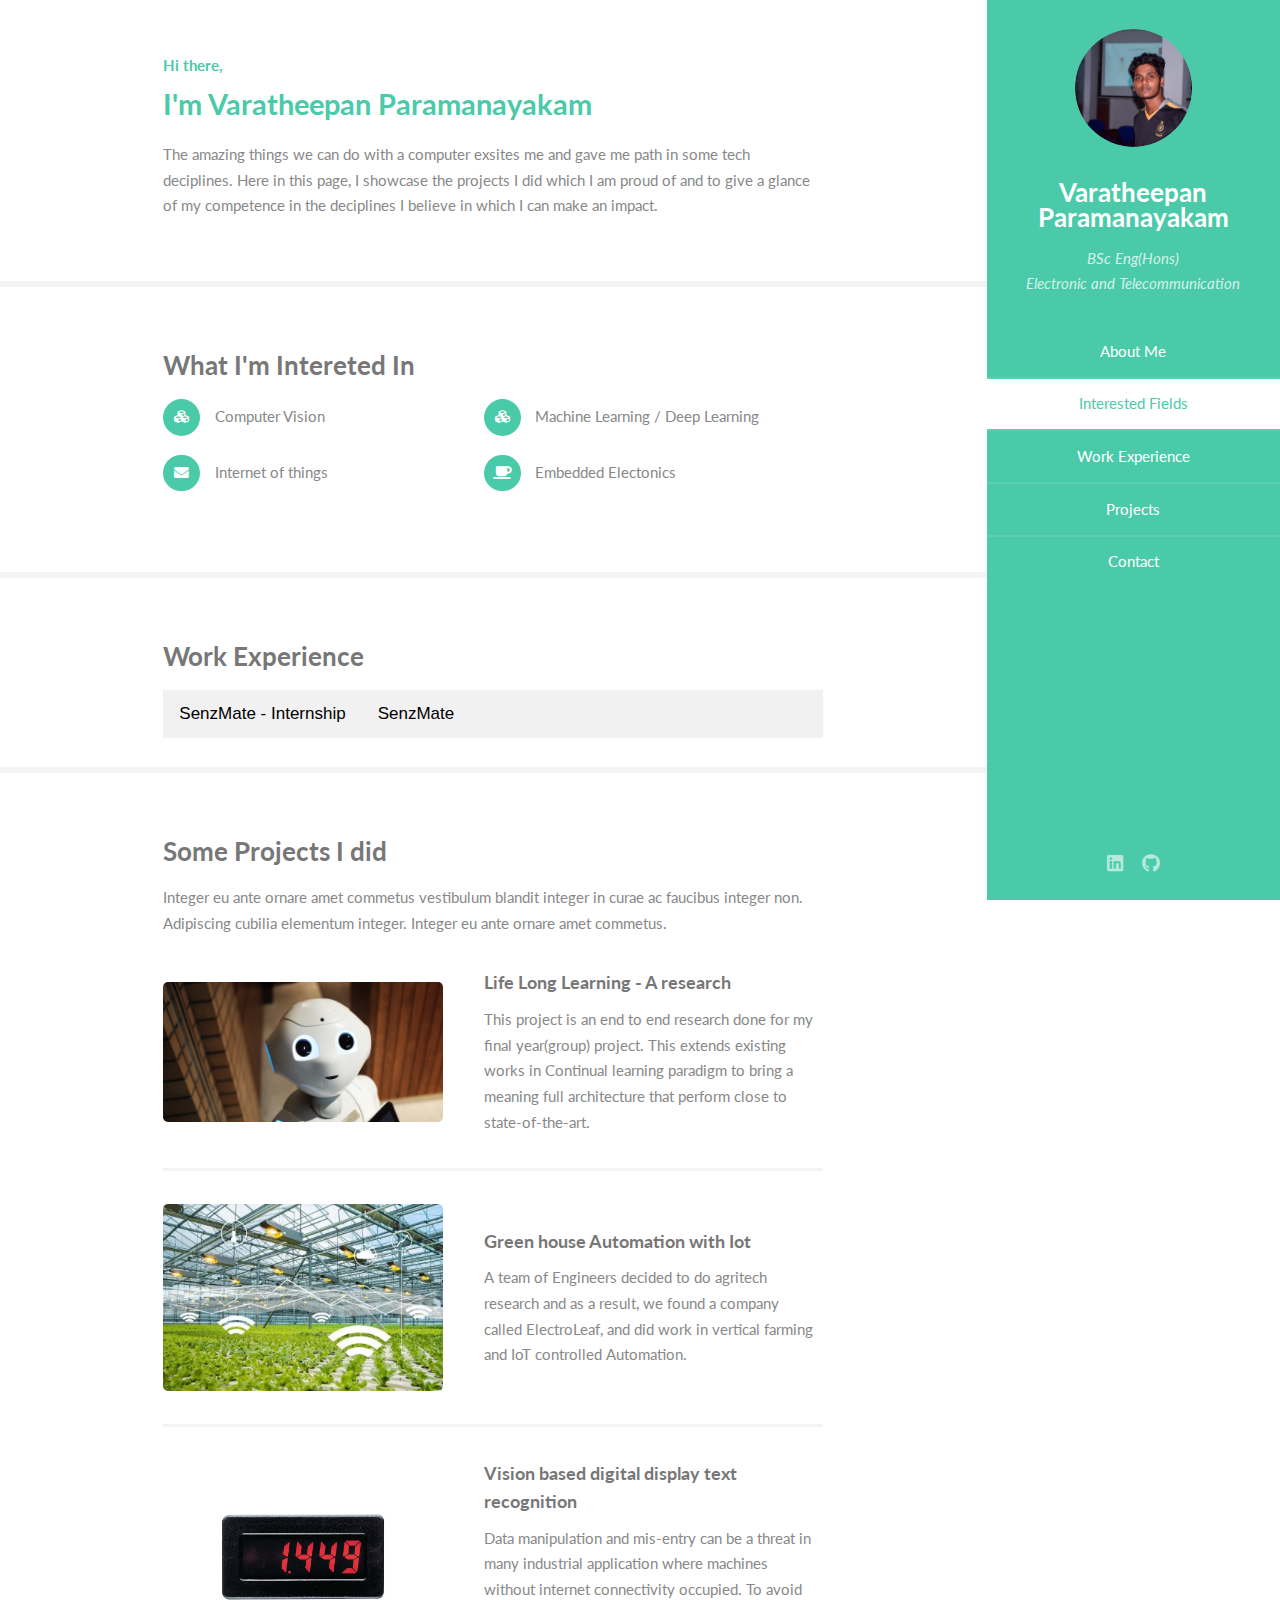
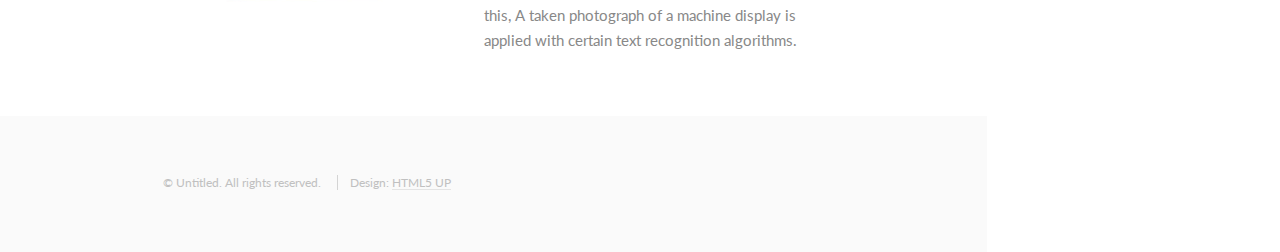
==== index.html @ 9d7833e8 "initial commit" ====
<!DOCTYPE HTML>
<!--
	Read Only by HTML5 UP
	html5up.net | @ajlkn
	Free for personal and commercial use under the CCA 3.0 license (html5up.net/license)
-->
<html>

<head>
	<title>Varatheepan Paramanayakam</title>
	<meta charset="utf-8" />
	<meta name="viewport" content="width=device-width, initial-scale=1, user-scalable=no" />
	<link rel="stylesheet" href="assets/css/main.css" />
</head>

<body class="is-preload">

	<!-- Header -->
	<section id="header">
		<header>
			<span class="image avatar"><img src="images/profilepic.jpg" alt="" /></span>
			<h1 id="logo"><a href="#">Varatheepan Paramanayakam</a></h1>
			<p>BSc Eng(Hons) <br />
				Electronic and Telecommunication</p>
		</header>
		<nav id="nav">
			<ul>
				<li><a href="#one" class="active">About Me</a></li>
				<li><a href="#two">Interested Fields</a></li>
				<li><a href="#three">Work Experience</a></li>
				<li><a href="#four">Projects</a></li>
				<li><a href="#five">Contact</a></li>
			</ul>
		</nav>
		<footer>
			<ul class="icons">
				<li><a href="https://www.linkedin.com/in/varatheepan-paramanayakam-01/"
						class="icon brands fa-linkedin"><span class="label">Linkedin</span></a></li>
				<li><a href="https://github.com/Varatheepan" class="icon brands fa-github"><span
							class="label">GitHub</span></a></li>
			</ul>
		</footer>
	</section>

	<!-- Wrapper -->
	<div id="wrapper">

		<!-- Main -->
		<div id="main">

			<!-- One -->
			<section id="one">
				<!-- <div class="image main" data-position="center">
									<img src="images/tech.jpg" alt="" />
								</div> -->
				<div class="container">
					<!-- <header class="major"> -->
					<header class="header-dark">
						<h1 style="color:#4acaa8;">Hi there,</h1>
						<h2 style="color:#4acaa8;">I'm Varatheepan Paramanayakam</h2>
						<!-- <p>Here I present to you myself<br />
										Who am I, my portfolio and my carrer aspirations.</p> -->
					</header>
					<p>The amazing things we can
						do with a computer exsites me and gave me path in some tech deciplines. Here in this page, I
						showcase the projects I did which I am proud of and to give a glance of my competence in the
						deciplines I believe in which I can make an impact.</p>
				</div>
			</section>

			<!-- Two -->
			<section id="two">
				<div class="container">
					<h3>What I'm Intereted In</h3>
					<!-- <p>I am passionate in several fields </p>.</p> -->
					<ul class="feature-icons">
						<li class="icon solid fa-cubes">Computer Vision</li>
						<li class="icon solid fa-cubes">Machine Learning / Deep Learning</li>
						<li class="icon solid fa-envelope">Internet of things</li>
						<li class="icon solid fa-coffee">Embedded Electonics</li>
						<!-- <li class="icon solid fa-code">Algorithm Development</li> -->
						<!-- <li class="icon solid fa-users">Shadow clone technique</li> -->
					</ul>
				</div>
			</section>

			<!-- Three -->
			<section id="three">
				<div class="container">
					<h3>Work Experience</h3>
					<link rel="stylesheet" href="assets/css/tabs.css" />
					<div class="tab">
						<button class="tablinks" onclick="openCity(event, 'Intern')">SenzMate - Internship</button>
						<button class="tablinks" onclick="openCity(event, 'MLEngineer')">SenzMate</button>
					</div>
					<div id="Intern" class="tabcontent">
						<h4>Research Engineer Intern</h4>
						<h5>From June 2019 - Novermber 2019</h5>
						<ul>
							<li>Stm32 based mmbedded firmware development for a company product.</li>
							<li>Developed an OTA update algorithm using HTTP protocol for a STM32 microcontroller
								without builin OTP support. </li>
							<li>Harware problem debugging for an existing product.</li>
						</ul>
					</div>

					<div id="MLEngineer" class="tabcontent">
						<h4>Machine Learning Engineer</h4>
						<h5>From January 2022 - Ongoing</h5>
						<ul>
							<li>Digital Display OCR</li>
							<ul>
								<li>Reading values in induatrail machinery displays</li>
								<li>Worked with Yolo and PaddleOCR - custom training</li>
								<li>Running as a flask based API</li>
							</ul>
							<li>Licence plate based billing in gas stations</li>
							<ul>
								<li>Works in improving the existing product</li>
								<li>Worked in OpenCV based computer vison applications and pytorch based fewshot learning approch</li>
								<li>Experience in Docker based implementation and Python(OOP, Multithreading)</li>
							</ul>
							
						</ul>
					</div>

					<script src="assets/js/tab.js"></script>
					<!-- <ol>
						<li>Research Engineering Intern</li>
					</ol> -->

				</div>
			</section>

			<!-- Four -->
			<section id="four">
				<div class="container">
					<h3>Some Projects I did</h3>
					<p>Integer eu ante ornare amet commetus vestibulum blandit integer in curae ac faucibus integer non.
						Adipiscing cubilia elementum integer. Integer eu ante ornare amet commetus.</p>
					<div class="features">
						<article>
							<a href="FYP.html" class="image"><img src="images/robot.jpg" alt="" /></a>
							<div class="inner">
								<h4>Life Long Learning - A research</h4>
								<p>This project is an end to end research done for my final year(group) project. This
									extends existing works in Continual learning paradigm to bring a meaning full
									architecture that perform close to state-of-the-art.</p>
							</div>
						</article>
						<article>
							<a href="ELF.html" class="image"><img src="images/GH.jpg" alt="" /></a>
							<div class="inner">
								<h4>Green house Automation with Iot</h4>
								<p>A team of Engineers decided to do agritech research and as a result, we found a
									company called ElectroLeaf, and did work in vertical farming and IoT controlled
									Automation.</p>
							</div>
						</article>
						<article>
							<a href="#" class="image"><img src="images/display1.jpg" alt="" /></a>
							<div class="inner">
								<h4>Vision based digital display text recognition</h4>
								<p>Data manipulation and mis-entry can be a threat in many industrial
									application where machines without internet connectivity occupied. To avoid this, A
									taken photograph of a machine display is applied with certain text recognition
									algorithms.</p>
							</div>
						</article>
					</div>
				</div>
			</section>

			<!-- Five -->
			<!-- <section id="five">
				<div class="container">
					<h3>Get In Touch</h3>
					
					<form method="post" action="#">
						<div class="row gtr-uniform">
							<div class="col-6 col-12-xsmall"><input type="text" name="name" id="name"
									placeholder="Name" /></div>
							<div class="col-6 col-12-xsmall"><input type="email" name="email" id="email"
									placeholder="Email" /></div>
							<div class="col-12"><input type="text" name="subject" id="subject" placeholder="Subject" />
							</div>
							<div class="col-12"><textarea name="message" id="message" placeholder="Message"
									rows="6"></textarea></div>
							<div class="col-12">
								<ul class="actions">
									<li><input type="submit" class="primary" value="Send Message" /></li>
									<li><input type="reset" value="Reset Form" /></li>
								</ul>
							</div>
						</div>
					</form>
				</div>
			</section> -->

			<!-- Five -->
			<!--
							<section id="five">
								<div class="container">
									<h3>Elements</h3>

									<section>
										<h4>Text</h4>
										<p>This is <b>bold</b> and this is <strong>strong</strong>. This is <i>italic</i> and this is <em>emphasized</em>.
										This is <sup>superscript</sup> text and this is <sub>subscript</sub> text.
										This is <u>underlined</u> and this is code: <code>for (;;) { ... }</code>. Finally, <a href="#">this is a link</a>.</p>
										<hr />
										<header>
											<h4>Heading with a Subtitle</h4>
											<p>Lorem ipsum dolor sit amet nullam id egestas urna aliquam</p>
										</header>
										<p>Nunc lacinia ante nunc ac lobortis. Interdum adipiscing gravida odio porttitor sem non mi integer non faucibus ornare mi ut ante amet placerat aliquet. Volutpat eu sed ante lacinia sapien lorem accumsan varius montes viverra nibh in adipiscing blandit tempus accumsan.</p>
										<header>
											<h5>Heading with a Subtitle</h5>
											<p>Lorem ipsum dolor sit amet nullam id egestas urna aliquam</p>
										</header>
										<p>Nunc lacinia ante nunc ac lobortis. Interdum adipiscing gravida odio porttitor sem non mi integer non faucibus ornare mi ut ante amet placerat aliquet. Volutpat eu sed ante lacinia sapien lorem accumsan varius montes viverra nibh in adipiscing blandit tempus accumsan.</p>
										<hr />
										<h2>Heading Level 2</h2>
										<h3>Heading Level 3</h3>
										<h4>Heading Level 4</h4>
										<h5>Heading Level 5</h5>
										<h6>Heading Level 6</h6>
										<hr />
										<h5>Blockquote</h5>
										<blockquote>Fringilla nisl. Donec accumsan interdum nisi, quis tincidunt felis sagittis eget tempus euismod. Vestibulum ante ipsum primis in faucibus vestibulum. Blandit adipiscing eu felis iaculis volutpat ac adipiscing accumsan faucibus. Vestibulum ante ipsum primis in faucibus lorem ipsum dolor sit amet nullam adipiscing eu felis.</blockquote>
										<h5>Preformatted</h5>
										<pre><code>i = 0;

while (!deck.isInOrder()) {
    print 'Iteration ' + i;
    deck.shuffle();
    i++;
}

print 'It took ' + i + ' iterations to sort the deck.';</code></pre>
									</section>

									<section>
										<h4>Lists</h4>
										<div class="row">
											<div class="col-6 col-12-xsmall">
												<h5>Unordered</h5>
												<ul>
													<li>Dolor pulvinar etiam magna etiam.</li>
													<li>Sagittis adipiscing lorem eleifend.</li>
													<li>Felis enim feugiat dolore viverra.</li>
												</ul>
												<h5>Alternate</h5>
												<ul class="alt">
													<li>Dolor pulvinar etiam magna etiam.</li>
													<li>Sagittis adipiscing lorem eleifend.</li>
													<li>Felis enim feugiat dolore viverra.</li>
												</ul>
											</div>
											<div class="col-6 col-12-xsmall">
												<h5>Ordered</h5>
												<ol>
													<li>Dolor pulvinar etiam magna etiam.</li>
													<li>Etiam vel felis at lorem sed viverra.</li>
													<li>Felis enim feugiat dolore viverra.</li>
													<li>Dolor pulvinar etiam magna etiam.</li>
													<li>Etiam vel felis at lorem sed viverra.</li>
													<li>Felis enim feugiat dolore viverra.</li>
												</ol>
												<h5>Icons</h5>
												<ul class="icons">
													<li><a href="#" class="icon brands fa-twitter"><span class="label">Twitter</span></a></li>
													<li><a href="#" class="icon brands fa-facebook-f"><span class="label">Facebook</span></a></li>
													<li><a href="#" class="icon brands fa-instagram"><span class="label">Instagram</span></a></li>
													<li><a href="#" class="icon brands fa-github"><span class="label">Github</span></a></li>
													<li><a href="#" class="icon brands fa-dribbble"><span class="label">Dribbble</span></a></li>
													<li><a href="#" class="icon brands fa-tumblr"><span class="label">Tumblr</span></a></li>
												</ul>
											</div>
										</div>
										<h5>Actions</h5>
										<ul class="actions">
											<li><a href="#" class="button primary">Default</a></li>
											<li><a href="#" class="button">Default</a></li>
											<li><a href="#" class="button alt">Default</a></li>
										</ul>
										<ul class="actions small">
											<li><a href="#" class="button primary small">Small</a></li>
											<li><a href="#" class="button small">Small</a></li>
											<li><a href="#" class="button alt small">Small</a></li>
										</ul>
										<div class="row">
											<div class="col-3 col-6-medium col-12-xsmall">
												<ul class="actions stacked">
													<li><a href="#" class="button primary">Default</a></li>
													<li><a href="#" class="button">Default</a></li>
													<li><a href="#" class="button alt">Default</a></li>
												</ul>
											</div>
											<div class="col-3 col-6 col-12-xsmall">
												<ul class="actions stacked">
													<li><a href="#" class="button primary small">Small</a></li>
													<li><a href="#" class="button small">Small</a></li>
													<li><a href="#" class="button alt small">Small</a></li>
												</ul>
											</div>
											<div class="col-3 col-6-medium col-12-xsmall">
												<ul class="actions stacked">
													<li><a href="#" class="button primary fit">Default</a></li>
													<li><a href="#" class="button fit">Default</a></li>
													<li><a href="#" class="button alt fit">Default</a></li>
												</ul>
											</div>
											<div class="col-3 col-6-medium col-12-xsmall">
												<ul class="actions stacked">
													<li><a href="#" class="button primary small fit">Small</a></li>
													<li><a href="#" class="button small fit">Small</a></li>
													<li><a href="#" class="button alt small fit">Small</a></li>
												</ul>
											</div>
										</div>
									</section>

									<section>
										<h4>Table</h4>
										<h5>Default</h5>
										<div class="table-wrapper">
											<table>
												<thead>
													<tr>
														<th>Name</th>
														<th>Description</th>
														<th>Price</th>
													</tr>
												</thead>
												<tbody>
													<tr>
														<td>Item One</td>
														<td>Ante turpis integer aliquet porttitor.</td>
														<td>29.99</td>
													</tr>
													<tr>
														<td>Item Two</td>
														<td>Vis ac commodo adipiscing arcu aliquet.</td>
														<td>19.99</td>
													</tr>
													<tr>
														<td>Item Three</td>
														<td> Morbi faucibus arcu accumsan lorem.</td>
														<td>29.99</td>
													</tr>
													<tr>
														<td>Item Four</td>
														<td>Vitae integer tempus condimentum.</td>
														<td>19.99</td>
													</tr>
													<tr>
														<td>Item Five</td>
														<td>Ante turpis integer aliquet porttitor.</td>
														<td>29.99</td>
													</tr>
												</tbody>
												<tfoot>
													<tr>
														<td colspan="2"></td>
														<td>100.00</td>
													</tr>
												</tfoot>
											</table>
										</div>

										<h5>Alternate</h5>
										<div class="table-wrapper">
											<table class="alt">
												<thead>
													<tr>
														<th>Name</th>
														<th>Description</th>
														<th>Price</th>
													</tr>
												</thead>
												<tbody>
													<tr>
														<td>Item One</td>
														<td>Ante turpis integer aliquet porttitor.</td>
														<td>29.99</td>
													</tr>
													<tr>
														<td>Item Two</td>
														<td>Vis ac commodo adipiscing arcu aliquet.</td>
														<td>19.99</td>
													</tr>
													<tr>
														<td>Item Three</td>
														<td> Morbi faucibus arcu accumsan lorem.</td>
														<td>29.99</td>
													</tr>
													<tr>
														<td>Item Four</td>
														<td>Vitae integer tempus condimentum.</td>
														<td>19.99</td>
													</tr>
													<tr>
														<td>Item Five</td>
														<td>Ante turpis integer aliquet porttitor.</td>
														<td>29.99</td>
													</tr>
												</tbody>
												<tfoot>
													<tr>
														<td colspan="2"></td>
														<td>100.00</td>
													</tr>
												</tfoot>
											</table>
										</div>
									</section>

									<section>
										<h4>Buttons</h4>
										<ul class="actions">
											<li><a href="#" class="button primary">Primary</a></li>
											<li><a href="#" class="button">Default</a></li>
											<li><a href="#" class="button alt">Alternate</a></li>
										</ul>
										<ul class="actions">
											<li><a href="#" class="button primary large">Large</a></li>
											<li><a href="#" class="button">Default</a></li>
											<li><a href="#" class="button alt small">Small</a></li>
										</ul>
										<ul class="actions fit">
											<li><a href="#" class="button primary fit">Fit</a></li>
											<li><a href="#" class="button fit">Fit</a></li>
											<li><a href="#" class="button alt fit">Fit</a></li>
										</ul>
										<ul class="actions fit small">
											<li><a href="#" class="button primary fit small">Fit + Small</a></li>
											<li><a href="#" class="button fit small">Fit + Small</a></li>
											<li><a href="#" class="button alt fit small">Fit + Small</a></li>
										</ul>
										<ul class="actions">
											<li><a href="#" class="button primary icon solid fa-download">Icon</a></li>
											<li><a href="#" class="button icon solid fa-download">Icon</a></li>
											<li><a href="#" class="button alt icon solid fa-check">Icon</a></li>
										</ul>
										<ul class="actions">
											<li><span class="button primary disabled">Primary</span></li>
											<li><span class="button disabled">Default</span></li>
											<li><span class="button alt disabled">Alternate</span></li>
										</ul>
									</section>

									<section>
										<h4>Form</h4>
										<form method="post" action="#">
											<div class="row gtr-uniform">
												<div class="col-6 col-12-xsmall">
													<input type="text" name="demo-name" id="demo-name" value="" placeholder="Name" />
												</div>
												<div class="col-6 col-12-xsmall">
													<input type="email" name="demo-email" id="demo-email" value="" placeholder="Email" />
												</div>
												<div class="col-12">
													<select name="demo-category" id="demo-category">
														<option value="">- Category -</option>
														<option value="1">Manufacturing</option>
														<option value="1">Shipping</option>
														<option value="1">Administration</option>
														<option value="1">Human Resources</option>
													</select>
												</div>
												<div class="col-4 col-12-medium">
													<input type="radio" id="demo-priority-low" name="demo-priority" checked>
													<label for="demo-priority-low">Low Priority</label>
												</div>
												<div class="col-4 col-12-medium">
													<input type="radio" id="demo-priority-normal" name="demo-priority">
													<label for="demo-priority-normal">Normal Priority</label>
												</div>
												<div class="col-4 col-12-medium">
													<input type="radio" id="demo-priority-high" name="demo-priority">
													<label for="demo-priority-high">High Priority</label>
												</div>
												<div class="col-6 col-12-medium">
													<input type="checkbox" id="demo-copy" name="demo-copy">
													<label for="demo-copy">Email me a copy of this message</label>
												</div>
												<div class="col-6 col-12-medium">
													<input type="checkbox" id="demo-human" name="demo-human" checked>
													<label for="demo-human">I am a human and not a robot</label>
												</div>
												<div class="col-12">
													<textarea name="demo-message" id="demo-message" placeholder="Enter your message" rows="6"></textarea>
												</div>
												<div class="col-12">
													<ul class="actions">
														<li><input type="submit" value="Send Message" /></li>
														<li><input type="reset" value="Reset" class="alt" /></li>
													</ul>
												</div>
											</div>
										</form>
									</section>

									<section>
										<h4>Image</h4>
										<h5>Fit</h5>
										<span class="image fit"><img src="images/banner.jpg" alt="" /></span>
										<div class="box alt">
											<div class="row gtr-50 gtr-uniform">
												<div class="col-4"><span class="image fit"><img src="images/pic01.jpg" alt="" /></span></div>
												<div class="col-4"><span class="image fit"><img src="images/pic02.jpg" alt="" /></span></div>
												<div class="col-4"><span class="image fit"><img src="images/pic03.jpg" alt="" /></span></div>
												<div class="col-4"><span class="image fit"><img src="images/pic02.jpg" alt="" /></span></div>
												<div class="col-4"><span class="image fit"><img src="images/pic03.jpg" alt="" /></span></div>
												<div class="col-4"><span class="image fit"><img src="images/pic01.jpg" alt="" /></span></div>
												<div class="col-4"><span class="image fit"><img src="images/pic03.jpg" alt="" /></span></div>
												<div class="col-4"><span class="image fit"><img src="images/pic01.jpg" alt="" /></span></div>
												<div class="col-4"><span class="image fit"><img src="images/pic02.jpg" alt="" /></span></div>
											</div>
										</div>
										<h5>Left &amp; Right</h5>
										<p><span class="image left"><img src="images/avatar.jpg" alt="" /></span>Fringilla nisl. Donec accumsan interdum nisi, quis tincidunt felis sagittis eget. tempus euismod. Vestibulum ante ipsum primis in faucibus vestibulum. Blandit adipiscing eu felis iaculis volutpat ac adipiscing accumsan eu faucibus. Integer ac pellentesque praesent tincidunt felis sagittis eget. tempus euismod. Vestibulum ante ipsum primis in faucibus vestibulum. Blandit adipiscing eu felis iaculis volutpat ac adipiscing accumsan eu faucibus. Integer ac pellentesque praesent. Donec accumsan interdum nisi, quis tincidunt felis sagittis eget. tempus euismod. Vestibulum ante ipsum primis in faucibus vestibulum. Blandit adipiscing eu felis iaculis volutpat ac adipiscing accumsan eu faucibus. Integer ac pellentesque praesent tincidunt felis sagittis eget. tempus euismod. Vestibulum ante ipsum primis in faucibus vestibulum. Blandit adipiscing eu felis iaculis volutpat ac adipiscing accumsan eu faucibus. Integer ac pellentesque praesent.</p>
										<p><span class="image right"><img src="images/avatar.jpg" alt="" /></span>Fringilla nisl. Donec accumsan interdum nisi, quis tincidunt felis sagittis eget. tempus euismod. Vestibulum ante ipsum primis in faucibus vestibulum. Blandit adipiscing eu felis iaculis volutpat ac adipiscing accumsan eu faucibus. Integer ac pellentesque praesent tincidunt felis sagittis eget. tempus euismod. Vestibulum ante ipsum primis in faucibus vestibulum. Blandit adipiscing eu felis iaculis volutpat ac adipiscing accumsan eu faucibus. Integer ac pellentesque praesent. Donec accumsan interdum nisi, quis tincidunt felis sagittis eget. tempus euismod. Vestibulum ante ipsum primis in faucibus vestibulum. Blandit adipiscing eu felis iaculis volutpat ac adipiscing accumsan eu faucibus. Integer ac pellentesque praesent tincidunt felis sagittis eget. tempus euismod. Vestibulum ante ipsum primis in faucibus vestibulum. Blandit adipiscing eu felis iaculis volutpat ac adipiscing accumsan eu faucibus. Integer ac pellentesque praesent.</p>
									</section>

								</div>
							</section>
						-->

		</div>

		<!-- Footer -->
		<section id="footer">
			<div class="container">
				<ul class="copyright">
					<li>&copy; Untitled. All rights reserved.</li>
					<li>Design: <a href="http://html5up.net">HTML5 UP</a></li>
				</ul>
			</div>
		</section>

	</div>

	<!-- Scripts -->
	<script src="assets/js/jquery.min.js"></script>
	<script src="assets/js/jquery.scrollex.min.js"></script>
	<script src="assets/js/jquery.scrolly.min.js"></script>
	<script src="assets/js/browser.min.js"></script>
	<script src="assets/js/breakpoints.min.js"></script>
	<script src="assets/js/util.js"></script>
	<script src="assets/js/main.js"></script>

</body>

</html>
---- assets/css/main.css ----
@import url("fontawesome-all.min.css");
@import url("https://fonts.googleapis.com/css?family=Lato:400,400italic,700,700italic|Source+Code+Pro:400");

/*
	Read Only by HTML5 UP
	html5up.net | @ajlkn
	Free for personal and commercial use under the CCA 3.0 license (html5up.net/license)
*/

html, body, div, span, applet, object,
iframe, h1, h2, h3, h4, h5, h6, p, blockquote,
pre, a, abbr, acronym, address, big, cite,
code, del, dfn, em, img, ins, kbd, q, s, samp,
small, strike, strong, sub, sup, tt, var, b,
u, i, center, dl, dt, dd, ol, ul, li, fieldset,
form, label, legend, table, caption, tbody,
tfoot, thead, tr, th, td, article, aside,
canvas, details, embed, figure, figcaption,
footer, header, hgroup, menu, nav, output, ruby,
section, summary, time, mark, audio, video {
	margin: 0;
	padding: 0;
	border: 0;
	font-size: 100%;
	font: inherit;
	vertical-align: baseline;}

article, aside, details, figcaption, figure,
footer, header, hgroup, menu, nav, section {
	display: block;}

body {
	line-height: 1;
}

ol, ul {
	list-style: none;
}

blockquote, q {
	quotes: none;
}

	blockquote:before, blockquote:after, q:before, q:after {
		content: '';
		content: none;
	}

table {
	border-collapse: collapse;
	border-spacing: 0;
}

body {
	-webkit-text-size-adjust: none;
}

mark {
	background-color: transparent;
	color: inherit;
}

input::-moz-focus-inner {
	border: 0;
	padding: 0;
}

input, select, textarea {
	-moz-appearance: none;
	-webkit-appearance: none;
	-ms-appearance: none;
	appearance: none;
}

/* Basic */

	html {
		box-sizing: border-box;
	}

	*, *:before, *:after {
		box-sizing: inherit;
	}

	body {
		background: #fff;
	}

		body.is-preload *, body.is-preload *:before, body.is-preload *:after {
			-moz-animation: none !important;
			-webkit-animation: none !important;
			-ms-animation: none !important;
			animation: none !important;
			-moz-transition: none !important;
			-webkit-transition: none !important;
			-ms-transition: none !important;
			transition: none !important;
		}

	body, input, select, textarea {
		color: #888;
		font-family: "Lato", sans-serif;
		font-size: 16pt;
		font-weight: 400;
		line-height: 1.75em;
	}

	a {
		-moz-transition: color 0.2s ease-in-out, border-color 0.2s ease-in-out;
		-webkit-transition: color 0.2s ease-in-out, border-color 0.2s ease-in-out;
		-ms-transition: color 0.2s ease-in-out, border-color 0.2s ease-in-out;
		transition: color 0.2s ease-in-out, border-color 0.2s ease-in-out;
		border-bottom: solid 1px #e4e4e4;
		color: inherit;
		text-decoration: none;
	}

		a:hover {
			border-bottom-color: transparent;
			color: #4acaa8 !important;
		}

	strong, b {
		color: #777;
		font-weight: 700;
	}

	em, i {
		font-style: italic;
	}

	p {
		margin: 0 0 2.25em 0;
	}

	h1, h2, h3, h4, h5, h6 {
		color: #777;
		font-weight: 700;
		line-height: 1em;
		margin: 0 0 0.5625em 0;
	}

		h1 a, h2 a, h3 a, h4 a, h5 a, h6 a {
			border: 0;
			color: inherit;
			text-decoration: none;
		}

	h2 {
		font-size: 2em;
		line-height: 1.5em;
	}

	h3 {
		font-size: 1.75em;
		line-height: 1.5em;
	}

	h4 {
		font-size: 1.25em;
		line-height: 1.5em;
	}

	h5 {
		font-size: 0.9em;
		line-height: 1.5em;
	}

	h6 {
		font-size: 0.7em;
		line-height: 1.5em;
	}

	sub {
		font-size: 0.8em;
		position: relative;
		top: 0.5em;
	}

	sup {
		font-size: 0.8em;
		position: relative;
		top: -0.5em;
	}

	hr {
		border: 0;
		border-bottom: solid 2px #f4f4f4;
		margin: 2.25em 0;
	}

		hr.major {
			margin: 3.375em 0;
		}

	blockquote {
		border-left: solid 8px #e4e4e4;
		font-style: italic;
		margin: 0 0 2.25em 0;
		padding: 0.5em 0 0.5em 2em;
	}

	code {
		background: #555;
		border-radius: 5px;
		color: #fff;
		font-family: "Source Code Pro", monospace;
		font-size: 0.9em;
		margin: 0 0.25em;
		padding: 0.25em 0.65em;
	}

	pre {
		font-family: "Source Code Pro", monospace;
		font-size: 0.9em;
		margin: 0 0 2.25em 0;
	}

		pre code {
			-webkit-overflow-scrolling: touch;
			display: block;
			line-height: 1.5em;
			overflow-x: auto;
			padding: 1em 1.5em;
		}

	.align-left {
		text-align: left;
	}

	.align-center {
		text-align: center;
	}

	.align-right {
		text-align: right;
	}

/* Row */

	.row {
		display: flex;
		flex-wrap: wrap;
		box-sizing: border-box;
		align-items: stretch;
	}

		.row > * {
			box-sizing: border-box;
		}

		.row.gtr-uniform > * > :last-child {
			margin-bottom: 0;
		}

		.row.aln-left {
			justify-content: flex-start;
		}

		.row.aln-center {
			justify-content: center;
		}

		.row.aln-right {
			justify-content: flex-end;
		}

		.row.aln-top {
			align-items: flex-start;
		}

		.row.aln-middle {
			align-items: center;
		}

		.row.aln-bottom {
			align-items: flex-end;
		}

		.row > .imp {
			order: -1;
		}

		.row > .col-1 {
			width: 8.33333%;
		}

		.row > .off-1 {
			margin-left: 8.33333%;
		}

		.row > .col-2 {
			width: 16.66667%;
		}

		.row > .off-2 {
			margin-left: 16.66667%;
		}

		.row > .col-3 {
			width: 25%;
		}

		.row > .off-3 {
			margin-left: 25%;
		}

		.row > .col-4 {
			width: 33.33333%;
		}

		.row > .off-4 {
			margin-left: 33.33333%;
		}

		.row > .col-5 {
			width: 41.66667%;
		}

		.row > .off-5 {
			margin-left: 41.66667%;
		}

		.row > .col-6 {
			width: 50%;
		}

		.row > .off-6 {
			margin-left: 50%;
		}

		.row > .col-7 {
			width: 58.33333%;
		}

		.row > .off-7 {
			margin-left: 58.33333%;
		}

		.row > .col-8 {
			width: 66.66667%;
		}

		.row > .off-8 {
			margin-left: 66.66667%;
		}

		.row > .col-9 {
			width: 75%;
		}

		.row > .off-9 {
			margin-left: 75%;
		}

		.row > .col-10 {
			width: 83.33333%;
		}

		.row > .off-10 {
			margin-left: 83.33333%;
		}

		.row > .col-11 {
			width: 91.66667%;
		}

		.row > .off-11 {
			margin-left: 91.66667%;
		}

		.row > .col-12 {
			width: 100%;
		}

		.row > .off-12 {
			margin-left: 100%;
		}

		.row.gtr-0 {
			margin-top: 0;
			margin-left: 0em;
		}

			.row.gtr-0 > * {
				padding: 0 0 0 0em;
			}

			.row.gtr-0.gtr-uniform {
				margin-top: 0em;
			}

				.row.gtr-0.gtr-uniform > * {
					padding-top: 0em;
				}

		.row.gtr-25 {
			margin-top: 0;
			margin-left: -0.5em;
		}

			.row.gtr-25 > * {
				padding: 0 0 0 0.5em;
			}

			.row.gtr-25.gtr-uniform {
				margin-top: -0.5em;
			}

				.row.gtr-25.gtr-uniform > * {
					padding-top: 0.5em;
				}

		.row.gtr-50 {
			margin-top: 0;
			margin-left: -1em;
		}

			.row.gtr-50 > * {
				padding: 0 0 0 1em;
			}

			.row.gtr-50.gtr-uniform {
				margin-top: -1em;
			}

				.row.gtr-50.gtr-uniform > * {
					padding-top: 1em;
				}

		.row {
			margin-top: 0;
			margin-left: -2em;
		}

			.row > * {
				padding: 0 0 0 2em;
			}

			.row.gtr-uniform {
				margin-top: -2em;
			}

				.row.gtr-uniform > * {
					padding-top: 2em;
				}

		.row.gtr-150 {
			margin-top: 0;
			margin-left: -3em;
		}

			.row.gtr-150 > * {
				padding: 0 0 0 3em;
			}

			.row.gtr-150.gtr-uniform {
				margin-top: -3em;
			}

				.row.gtr-150.gtr-uniform > * {
					padding-top: 3em;
				}

		.row.gtr-200 {
			margin-top: 0;
			margin-left: -4em;
		}

			.row.gtr-200 > * {
				padding: 0 0 0 4em;
			}

			.row.gtr-200.gtr-uniform {
				margin-top: -4em;
			}

				.row.gtr-200.gtr-uniform > * {
					padding-top: 4em;
				}

		@media screen and (max-width: 1680px) {

			.row {
				display: flex;
				flex-wrap: wrap;
				box-sizing: border-box;
				align-items: stretch;
			}

				.row > * {
					box-sizing: border-box;
				}

				.row.gtr-uniform > * > :last-child {
					margin-bottom: 0;
				}

				.row.aln-left {
					justify-content: flex-start;
				}

				.row.aln-center {
					justify-content: center;
				}

				.row.aln-right {
					justify-content: flex-end;
				}

				.row.aln-top {
					align-items: flex-start;
				}

				.row.aln-middle {
					align-items: center;
				}

				.row.aln-bottom {
					align-items: flex-end;
				}

				.row > .imp-xlarge {
					order: -1;
				}

				.row > .col-1-xlarge {
					width: 8.33333%;
				}

				.row > .off-1-xlarge {
					margin-left: 8.33333%;
				}

				.row > .col-2-xlarge {
					width: 16.66667%;
				}

				.row > .off-2-xlarge {
					margin-left: 16.66667%;
				}

				.row > .col-3-xlarge {
					width: 25%;
				}

				.row > .off-3-xlarge {
					margin-left: 25%;
				}

				.row > .col-4-xlarge {
					width: 33.33333%;
				}

				.row > .off-4-xlarge {
					margin-left: 33.33333%;
				}

				.row > .col-5-xlarge {
					width: 41.66667%;
				}

				.row > .off-5-xlarge {
					margin-left: 41.66667%;
				}

				.row > .col-6-xlarge {
					width: 50%;
				}

				.row > .off-6-xlarge {
					margin-left: 50%;
				}

				.row > .col-7-xlarge {
					width: 58.33333%;
				}

				.row > .off-7-xlarge {
					margin-left: 58.33333%;
				}

				.row > .col-8-xlarge {
					width: 66.66667%;
				}

				.row > .off-8-xlarge {
					margin-left: 66.66667%;
				}

				.row > .col-9-xlarge {
					width: 75%;
				}

				.row > .off-9-xlarge {
					margin-left: 75%;
				}

				.row > .col-10-xlarge {
					width: 83.33333%;
				}

				.row > .off-10-xlarge {
					margin-left: 83.33333%;
				}

				.row > .col-11-xlarge {
					width: 91.66667%;
				}

				.row > .off-11-xlarge {
					margin-left: 91.66667%;
				}

				.row > .col-12-xlarge {
					width: 100%;
				}

				.row > .off-12-xlarge {
					margin-left: 100%;
				}

				.row.gtr-0 {
					margin-top: 0;
					margin-left: 0em;
				}

					.row.gtr-0 > * {
						padding: 0 0 0 0em;
					}

					.row.gtr-0.gtr-uniform {
						margin-top: 0em;
					}

						.row.gtr-0.gtr-uniform > * {
							padding-top: 0em;
						}

				.row.gtr-25 {
					margin-top: 0;
					margin-left: -0.5em;
				}

					.row.gtr-25 > * {
						padding: 0 0 0 0.5em;
					}

					.row.gtr-25.gtr-uniform {
						margin-top: -0.5em;
					}

						.row.gtr-25.gtr-uniform > * {
							padding-top: 0.5em;
						}

				.row.gtr-50 {
					margin-top: 0;
					margin-left: -1em;
				}

					.row.gtr-50 > * {
						padding: 0 0 0 1em;
					}

					.row.gtr-50.gtr-uniform {
						margin-top: -1em;
					}

						.row.gtr-50.gtr-uniform > * {
							padding-top: 1em;
						}

				.row {
					margin-top: 0;
					margin-left: -2em;
				}

					.row > * {
						padding: 0 0 0 2em;
					}

					.row.gtr-uniform {
						margin-top: -2em;
					}

						.row.gtr-uniform > * {
							padding-top: 2em;
						}

				.row.gtr-150 {
					margin-top: 0;
					margin-left: -3em;
				}

					.row.gtr-150 > * {
						padding: 0 0 0 3em;
					}

					.row.gtr-150.gtr-uniform {
						margin-top: -3em;
					}

						.row.gtr-150.gtr-uniform > * {
							padding-top: 3em;
						}

				.row.gtr-200 {
					margin-top: 0;
					margin-left: -4em;
				}

					.row.gtr-200 > * {
						padding: 0 0 0 4em;
					}

					.row.gtr-200.gtr-uniform {
						margin-top: -4em;
					}

						.row.gtr-200.gtr-uniform > * {
							padding-top: 4em;
						}

		}

		@media screen and (max-width: 1280px) {

			.row {
				display: flex;
				flex-wrap: wrap;
				box-sizing: border-box;
				align-items: stretch;
			}

				.row > * {
					box-sizing: border-box;
				}

				.row.gtr-uniform > * > :last-child {
					margin-bottom: 0;
				}

				.row.aln-left {
					justify-content: flex-start;
				}

				.row.aln-center {
					justify-content: center;
				}

				.row.aln-right {
					justify-content: flex-end;
				}

				.row.aln-top {
					align-items: flex-start;
				}

				.row.aln-middle {
					align-items: center;
				}

				.row.aln-bottom {
					align-items: flex-end;
				}

				.row > .imp-large {
					order: -1;
				}

				.row > .col-1-large {
					width: 8.33333%;
				}

				.row > .off-1-large {
					margin-left: 8.33333%;
				}

				.row > .col-2-large {
					width: 16.66667%;
				}

				.row > .off-2-large {
					margin-left: 16.66667%;
				}

				.row > .col-3-large {
					width: 25%;
				}

				.row > .off-3-large {
					margin-left: 25%;
				}

				.row > .col-4-large {
					width: 33.33333%;
				}

				.row > .off-4-large {
					margin-left: 33.33333%;
				}

				.row > .col-5-large {
					width: 41.66667%;
				}

				.row > .off-5-large {
					margin-left: 41.66667%;
				}

				.row > .col-6-large {
					width: 50%;
				}

				.row > .off-6-large {
					margin-left: 50%;
				}

				.row > .col-7-large {
					width: 58.33333%;
				}

				.row > .off-7-large {
					margin-left: 58.33333%;
				}

				.row > .col-8-large {
					width: 66.66667%;
				}

				.row > .off-8-large {
					margin-left: 66.66667%;
				}

				.row > .col-9-large {
					width: 75%;
				}

				.row > .off-9-large {
					margin-left: 75%;
				}

				.row > .col-10-large {
					width: 83.33333%;
				}

				.row > .off-10-large {
					margin-left: 83.33333%;
				}

				.row > .col-11-large {
					width: 91.66667%;
				}

				.row > .off-11-large {
					margin-left: 91.66667%;
				}

				.row > .col-12-large {
					width: 100%;
				}

				.row > .off-12-large {
					margin-left: 100%;
				}

				.row.gtr-0 {
					margin-top: 0;
					margin-left: 0em;
				}

					.row.gtr-0 > * {
						padding: 0 0 0 0em;
					}

					.row.gtr-0.gtr-uniform {
						margin-top: 0em;
					}

						.row.gtr-0.gtr-uniform > * {
							padding-top: 0em;
						}

				.row.gtr-25 {
					margin-top: 0;
					margin-left: -0.375em;
				}

					.row.gtr-25 > * {
						padding: 0 0 0 0.375em;
					}

					.row.gtr-25.gtr-uniform {
						margin-top: -0.375em;
					}

						.row.gtr-25.gtr-uniform > * {
							padding-top: 0.375em;
						}

				.row.gtr-50 {
					margin-top: 0;
					margin-left: -0.75em;
				}

					.row.gtr-50 > * {
						padding: 0 0 0 0.75em;
					}

					.row.gtr-50.gtr-uniform {
						margin-top: -0.75em;
					}

						.row.gtr-50.gtr-uniform > * {
							padding-top: 0.75em;
						}

				.row {
					margin-top: 0;
					margin-left: -1.5em;
				}

					.row > * {
						padding: 0 0 0 1.5em;
					}

					.row.gtr-uniform {
						margin-top: -1.5em;
					}

						.row.gtr-uniform > * {
							padding-top: 1.5em;
						}

				.row.gtr-150 {
					margin-top: 0;
					margin-left: -2.25em;
				}

					.row.gtr-150 > * {
						padding: 0 0 0 2.25em;
					}

					.row.gtr-150.gtr-uniform {
						margin-top: -2.25em;
					}

						.row.gtr-150.gtr-uniform > * {
							padding-top: 2.25em;
						}

				.row.gtr-200 {
					margin-top: 0;
					margin-left: -3em;
				}

					.row.gtr-200 > * {
						padding: 0 0 0 3em;
					}

					.row.gtr-200.gtr-uniform {
						margin-top: -3em;
					}

						.row.gtr-200.gtr-uniform > * {
							padding-top: 3em;
						}

		}

		@media screen and (max-width: 1024px) {

			.row {
				display: flex;
				flex-wrap: wrap;
				box-sizing: border-box;
				align-items: stretch;
			}

				.row > * {
					box-sizing: border-box;
				}

				.row.gtr-uniform > * > :last-child {
					margin-bottom: 0;
				}

				.row.aln-left {
					justify-content: flex-start;
				}

				.row.aln-center {
					justify-content: center;
				}

				.row.aln-right {
					justify-content: flex-end;
				}

				.row.aln-top {
					align-items: flex-start;
				}

				.row.aln-middle {
					align-items: center;
				}

				.row.aln-bottom {
					align-items: flex-end;
				}

				.row > .imp-medium {
					order: -1;
				}

				.row > .col-1-medium {
					width: 8.33333%;
				}

				.row > .off-1-medium {
					margin-left: 8.33333%;
				}

				.row > .col-2-medium {
					width: 16.66667%;
				}

				.row > .off-2-medium {
					margin-left: 16.66667%;
				}

				.row > .col-3-medium {
					width: 25%;
				}

				.row > .off-3-medium {
					margin-left: 25%;
				}

				.row > .col-4-medium {
					width: 33.33333%;
				}

				.row > .off-4-medium {
					margin-left: 33.33333%;
				}

				.row > .col-5-medium {
					width: 41.66667%;
				}

				.row > .off-5-medium {
					margin-left: 41.66667%;
				}

				.row > .col-6-medium {
					width: 50%;
				}

				.row > .off-6-medium {
					margin-left: 50%;
				}

				.row > .col-7-medium {
					width: 58.33333%;
				}

				.row > .off-7-medium {
					margin-left: 58.33333%;
				}

				.row > .col-8-medium {
					width: 66.66667%;
				}

				.row > .off-8-medium {
					margin-left: 66.66667%;
				}

				.row > .col-9-medium {
					width: 75%;
				}

				.row > .off-9-medium {
					margin-left: 75%;
				}

				.row > .col-10-medium {
					width: 83.33333%;
				}

				.row > .off-10-medium {
					margin-left: 83.33333%;
				}

				.row > .col-11-medium {
					width: 91.66667%;
				}

				.row > .off-11-medium {
					margin-left: 91.66667%;
				}

				.row > .col-12-medium {
					width: 100%;
				}

				.row > .off-12-medium {
					margin-left: 100%;
				}

				.row.gtr-0 {
					margin-top: 0;
					margin-left: 0em;
				}

					.row.gtr-0 > * {
						padding: 0 0 0 0em;
					}

					.row.gtr-0.gtr-uniform {
						margin-top: 0em;
					}

						.row.gtr-0.gtr-uniform > * {
							padding-top: 0em;
						}

				.row.gtr-25 {
					margin-top: 0;
					margin-left: -0.375em;
				}

					.row.gtr-25 > * {
						padding: 0 0 0 0.375em;
					}

					.row.gtr-25.gtr-uniform {
						margin-top: -0.375em;
					}

						.row.gtr-25.gtr-uniform > * {
							padding-top: 0.375em;
						}

				.row.gtr-50 {
					margin-top: 0;
					margin-left: -0.75em;
				}

					.row.gtr-50 > * {
						padding: 0 0 0 0.75em;
					}

					.row.gtr-50.gtr-uniform {
						margin-top: -0.75em;
					}

						.row.gtr-50.gtr-uniform > * {
							padding-top: 0.75em;
						}

				.row {
					margin-top: 0;
					margin-left: -1.5em;
				}

					.row > * {
						padding: 0 0 0 1.5em;
					}

					.row.gtr-uniform {
						margin-top: -1.5em;
					}

						.row.gtr-uniform > * {
							padding-top: 1.5em;
						}

				.row.gtr-150 {
					margin-top: 0;
					margin-left: -2.25em;
				}

					.row.gtr-150 > * {
						padding: 0 0 0 2.25em;
					}

					.row.gtr-150.gtr-uniform {
						margin-top: -2.25em;
					}

						.row.gtr-150.gtr-uniform > * {
							padding-top: 2.25em;
						}

				.row.gtr-200 {
					margin-top: 0;
					margin-left: -3em;
				}

					.row.gtr-200 > * {
						padding: 0 0 0 3em;
					}

					.row.gtr-200.gtr-uniform {
						margin-top: -3em;
					}

						.row.gtr-200.gtr-uniform > * {
							padding-top: 3em;
						}

		}

		@media screen and (max-width: 736px) {

			.row {
				display: flex;
				flex-wrap: wrap;
				box-sizing: border-box;
				align-items: stretch;
			}

				.row > * {
					box-sizing: border-box;
				}

				.row.gtr-uniform > * > :last-child {
					margin-bottom: 0;
				}

				.row.aln-left {
					justify-content: flex-start;
				}

				.row.aln-center {
					justify-content: center;
				}

				.row.aln-right {
					justify-content: flex-end;
				}

				.row.aln-top {
					align-items: flex-start;
				}

				.row.aln-middle {
					align-items: center;
				}

				.row.aln-bottom {
					align-items: flex-end;
				}

				.row > .imp-small {
					order: -1;
				}

				.row > .col-1-small {
					width: 8.33333%;
				}

				.row > .off-1-small {
					margin-left: 8.33333%;
				}

				.row > .col-2-small {
					width: 16.66667%;
				}

				.row > .off-2-small {
					margin-left: 16.66667%;
				}

				.row > .col-3-small {
					width: 25%;
				}

				.row > .off-3-small {
					margin-left: 25%;
				}

				.row > .col-4-small {
					width: 33.33333%;
				}

				.row > .off-4-small {
					margin-left: 33.33333%;
				}

				.row > .col-5-small {
					width: 41.66667%;
				}

				.row > .off-5-small {
					margin-left: 41.66667%;
				}

				.row > .col-6-small {
					width: 50%;
				}

				.row > .off-6-small {
					margin-left: 50%;
				}

				.row > .col-7-small {
					width: 58.33333%;
				}

				.row > .off-7-small {
					margin-left: 58.33333%;
				}

				.row > .col-8-small {
					width: 66.66667%;
				}

				.row > .off-8-small {
					margin-left: 66.66667%;
				}

				.row > .col-9-small {
					width: 75%;
				}

				.row > .off-9-small {
					margin-left: 75%;
				}

				.row > .col-10-small {
					width: 83.33333%;
				}

				.row > .off-10-small {
					margin-left: 83.33333%;
				}

				.row > .col-11-small {
					width: 91.66667%;
				}

				.row > .off-11-small {
					margin-left: 91.66667%;
				}

				.row > .col-12-small {
					width: 100%;
				}

				.row > .off-12-small {
					margin-left: 100%;
				}

				.row.gtr-0 {
					margin-top: 0;
					margin-left: 0em;
				}

					.row.gtr-0 > * {
						padding: 0 0 0 0em;
					}

					.row.gtr-0.gtr-uniform {
						margin-top: 0em;
					}

						.row.gtr-0.gtr-uniform > * {
							padding-top: 0em;
						}

				.row.gtr-25 {
					margin-top: 0;
					margin-left: -0.3125em;
				}

					.row.gtr-25 > * {
						padding: 0 0 0 0.3125em;
					}

					.row.gtr-25.gtr-uniform {
						margin-top: -0.3125em;
					}

						.row.gtr-25.gtr-uniform > * {
							padding-top: 0.3125em;
						}

				.row.gtr-50 {
					margin-top: 0;
					margin-left: -0.625em;
				}

					.row.gtr-50 > * {
						padding: 0 0 0 0.625em;
					}

					.row.gtr-50.gtr-uniform {
						margin-top: -0.625em;
					}

						.row.gtr-50.gtr-uniform > * {
							padding-top: 0.625em;
						}

				.row {
					margin-top: 0;
					margin-left: -1.25em;
				}

					.row > * {
						padding: 0 0 0 1.25em;
					}

					.row.gtr-uniform {
						margin-top: -1.25em;
					}

						.row.gtr-uniform > * {
							padding-top: 1.25em;
						}

				.row.gtr-150 {
					margin-top: 0;
					margin-left: -1.875em;
				}

					.row.gtr-150 > * {
						padding: 0 0 0 1.875em;
					}

					.row.gtr-150.gtr-uniform {
						margin-top: -1.875em;
					}

						.row.gtr-150.gtr-uniform > * {
							padding-top: 1.875em;
						}

				.row.gtr-200 {
					margin-top: 0;
					margin-left: -2.5em;
				}

					.row.gtr-200 > * {
						padding: 0 0 0 2.5em;
					}

					.row.gtr-200.gtr-uniform {
						margin-top: -2.5em;
					}

						.row.gtr-200.gtr-uniform > * {
							padding-top: 2.5em;
						}

		}

		@media screen and (max-width: 480px) {

			.row {
				display: flex;
				flex-wrap: wrap;
				box-sizing: border-box;
				align-items: stretch;
			}

				.row > * {
					box-sizing: border-box;
				}

				.row.gtr-uniform > * > :last-child {
					margin-bottom: 0;
				}

				.row.aln-left {
					justify-content: flex-start;
				}

				.row.aln-center {
					justify-content: center;
				}

				.row.aln-right {
					justify-content: flex-end;
				}

				.row.aln-top {
					align-items: flex-start;
				}

				.row.aln-middle {
					align-items: center;
				}

				.row.aln-bottom {
					align-items: flex-end;
				}

				.row > .imp-xsmall {
					order: -1;
				}

				.row > .col-1-xsmall {
					width: 8.33333%;
				}

				.row > .off-1-xsmall {
					margin-left: 8.33333%;
				}

				.row > .col-2-xsmall {
					width: 16.66667%;
				}

				.row > .off-2-xsmall {
					margin-left: 16.66667%;
				}

				.row > .col-3-xsmall {
					width: 25%;
				}

				.row > .off-3-xsmall {
					margin-left: 25%;
				}

				.row > .col-4-xsmall {
					width: 33.33333%;
				}

				.row > .off-4-xsmall {
					margin-left: 33.33333%;
				}

				.row > .col-5-xsmall {
					width: 41.66667%;
				}

				.row > .off-5-xsmall {
					margin-left: 41.66667%;
				}

				.row > .col-6-xsmall {
					width: 50%;
				}

				.row > .off-6-xsmall {
					margin-left: 50%;
				}

				.row > .col-7-xsmall {
					width: 58.33333%;
				}

				.row > .off-7-xsmall {
					margin-left: 58.33333%;
				}

				.row > .col-8-xsmall {
					width: 66.66667%;
				}

				.row > .off-8-xsmall {
					margin-left: 66.66667%;
				}

				.row > .col-9-xsmall {
					width: 75%;
				}

				.row > .off-9-xsmall {
					margin-left: 75%;
				}

				.row > .col-10-xsmall {
					width: 83.33333%;
				}

				.row > .off-10-xsmall {
					margin-left: 83.33333%;
				}

				.row > .col-11-xsmall {
					width: 91.66667%;
				}

				.row > .off-11-xsmall {
					margin-left: 91.66667%;
				}

				.row > .col-12-xsmall {
					width: 100%;
				}

				.row > .off-12-xsmall {
					margin-left: 100%;
				}

				.row.gtr-0 {
					margin-top: 0;
					margin-left: 0em;
				}

					.row.gtr-0 > * {
						padding: 0 0 0 0em;
					}

					.row.gtr-0.gtr-uniform {
						margin-top: 0em;
					}

						.row.gtr-0.gtr-uniform > * {
							padding-top: 0em;
						}

				.row.gtr-25 {
					margin-top: 0;
					margin-left: -0.3125em;
				}

					.row.gtr-25 > * {
						padding: 0 0 0 0.3125em;
					}

					.row.gtr-25.gtr-uniform {
						margin-top: -0.3125em;
					}

						.row.gtr-25.gtr-uniform > * {
							padding-top: 0.3125em;
						}

				.row.gtr-50 {
					margin-top: 0;
					margin-left: -0.625em;
				}

					.row.gtr-50 > * {
						padding: 0 0 0 0.625em;
					}

					.row.gtr-50.gtr-uniform {
						margin-top: -0.625em;
					}

						.row.gtr-50.gtr-uniform > * {
							padding-top: 0.625em;
						}

				.row {
					margin-top: 0;
					margin-left: -1.25em;
				}

					.row > * {
						padding: 0 0 0 1.25em;
					}

					.row.gtr-uniform {
						margin-top: -1.25em;
					}

						.row.gtr-uniform > * {
							padding-top: 1.25em;
						}

				.row.gtr-150 {
					margin-top: 0;
					margin-left: -1.875em;
				}

					.row.gtr-150 > * {
						padding: 0 0 0 1.875em;
					}

					.row.gtr-150.gtr-uniform {
						margin-top: -1.875em;
					}

						.row.gtr-150.gtr-uniform > * {
							padding-top: 1.875em;
						}

				.row.gtr-200 {
					margin-top: 0;
					margin-left: -2.5em;
				}

					.row.gtr-200 > * {
						padding: 0 0 0 2.5em;
					}

					.row.gtr-200.gtr-uniform {
						margin-top: -2.5em;
					}

						.row.gtr-200.gtr-uniform > * {
							padding-top: 2.5em;
						}

		}

/* Container */

	.container {
		margin: 0 auto;
		max-width: calc(100% - 4.5em);
		width: 45em;
	}

		.container.xsmall {
			width: 11.25em;
		}

		.container.small {
			width: 22.5em;
		}

		.container.medium {
			width: 33.75em;
		}

		.container.large {
			width: 56.25em;
		}

		.container.xlarge {
			width: 67.5em;
		}

		.container.max {
			width: 100%;
		}

		@media screen and (max-width: 1024px) {

			.container {
				width: 100% !important;
			}

		}

		@media screen and (max-width: 480px) {

			.container {
				max-width: calc(100% - 3.375em);
			}

		}

/* Section/Article */

	section.special, article.special {
		text-align: center;
	}

	header p {
		color: #aaa;
		position: relative;
		margin: 0 0 1.6875em 0;
	}

	header h2 + p {
		font-size: 1.25em;
		margin-top: -0.5em;
		line-height: 1.5em;
	}

	header h3 + p {
		font-size: 1.1em;
		margin-top: -0.35em;
		line-height: 1.5em;
	}

	header h4 + p,
	header h5 + p,
	header h6 + p {
		font-size: 0.9em;
		margin-top: -0.25em;
		line-height: 1.5em;
	}

	header.major h2 {
		color: #4acaa8;
		font-size: 3.5em;
	}

		header.major h2 + p {
			color: #777;
			font-size: 1.75em;
			font-weight: 700;
			margin-top: -0.75em;
		}

/* Form */

	form {
		margin: 0 0 2.25em 0;
	}

	label {
		color: #777;
		display: block;
		font-size: 0.9em;
		font-weight: 700;
		margin: 0 0 1.125em 0;
	}

	input::-moz-focus-inner {
		border: 0;
		padding: 0;
	}

	input[type="text"],
	input[type="password"],
	input[type="email"],
	select,
	textarea {
		-moz-appearance: none;
		-webkit-appearance: none;
		-ms-appearance: none;
		appearance: none;
		border-radius: 5px;
		border: none;
		border: solid 2px #e4e4e4;
		color: inherit;
		display: block;
		outline: 0;
		padding: 0 1em;
		text-decoration: none;
		width: 100%;
	}

		input[type="text"]:invalid,
		input[type="password"]:invalid,
		input[type="email"]:invalid,
		select:invalid,
		textarea:invalid {
			box-shadow: none;
		}

		input[type="text"]:focus,
		input[type="password"]:focus,
		input[type="email"]:focus,
		select:focus,
		textarea:focus {
			border-color: #4acaa8;
		}

	select {
		background-image: url("data:image/svg+xml;charset=utf8,%3Csvg xmlns='http://www.w3.org/2000/svg' width='40' height='40' preserveAspectRatio='none' viewBox='0 0 40 40'%3E%3Cpath d='M9.4,12.3l10.4,10.4l10.4-10.4c0.2-0.2,0.5-0.4,0.9-0.4c0.3,0,0.6,0.1,0.9,0.4l3.3,3.3c0.2,0.2,0.4,0.5,0.4,0.9 c0,0.4-0.1,0.6-0.4,0.9L20.7,31.9c-0.2,0.2-0.5,0.4-0.9,0.4c-0.3,0-0.6-0.1-0.9-0.4L4.3,17.3c-0.2-0.2-0.4-0.5-0.4-0.9 c0-0.4,0.1-0.6,0.4-0.9l3.3-3.3c0.2-0.2,0.5-0.4,0.9-0.4S9.1,12.1,9.4,12.3z' fill='%23e4e4e4' /%3E%3C/svg%3E");
		background-size: 1.25em;
		background-repeat: no-repeat;
		background-position: calc(100% - 1em) center;
		height: 2.75em;
		padding-right: 2.75em;
		text-overflow: ellipsis;
	}

		select option {
			color: #777;
			background: #fff;
		}

		select:focus::-ms-value {
			background-color: transparent;
		}

		select::-ms-expand {
			display: none;
		}

	input[type="text"],
	input[type="password"],
	input[type="email"],
	select {
		height: 2.75em;
	}

	textarea {
		padding: 0.75em 1em;
	}

	input[type="checkbox"],
	input[type="radio"] {
		-moz-appearance: none;
		-webkit-appearance: none;
		-ms-appearance: none;
		appearance: none;
		display: block;
		float: left;
		margin-right: -2em;
		opacity: 0;
		width: 1em;
		z-index: -1;
	}

		input[type="checkbox"] + label,
		input[type="radio"] + label {
			text-decoration: none;
			color: #888;
			cursor: pointer;
			display: inline-block;
			font-size: 1em;
			font-weight: 400;
			padding-left: 2.4em;
			padding-right: 0.75em;
			position: relative;
		}

			input[type="checkbox"] + label:before,
			input[type="radio"] + label:before {
				-moz-osx-font-smoothing: grayscale;
				-webkit-font-smoothing: antialiased;
				display: inline-block;
				font-style: normal;
				font-variant: normal;
				text-rendering: auto;
				line-height: 1;
				text-transform: none !important;
				font-family: 'Font Awesome 5 Free';
				font-weight: 900;
			}

			input[type="checkbox"] + label:before,
			input[type="radio"] + label:before {
				background: #fafafa;
				border-radius: 5px;
				border: solid 2px #e4e4e4;
				content: '';
				display: inline-block;
				font-size: 0.8em;
				height: 2.0625em;
				left: 0;
				line-height: 2.0625em;
				position: absolute;
				text-align: center;
				top: 0;
				width: 2.0625em;
			}

		input[type="checkbox"]:checked + label:before,
		input[type="radio"]:checked + label:before {
			background: #989898;
			border-color: #989898;
			color: #ffffff;
			content: '\f00c';
		}

		input[type="checkbox"]:focus + label:before,
		input[type="radio"]:focus + label:before {
			border-color: #4acaa8;
		}

	input[type="checkbox"] + label:before {
		border-radius: 5px;
	}

	input[type="radio"] + label:before {
		border-radius: 100%;
	}

	::-webkit-input-placeholder {
		color: #aaa !important;
		font-style: italic;
		opacity: 1.0;
	}

	:-moz-placeholder {
		color: #aaa !important;
		font-style: italic;
		opacity: 1.0;
	}

	::-moz-placeholder {
		color: #aaa !important;
		font-style: italic;
		opacity: 1.0;
	}

	:-ms-input-placeholder {
		color: #aaa !important;
		font-style: italic;
		opacity: 1.0;
	}

/* Box */

	.box {
		border-radius: 5px;
		border: solid 2px #e4e4e4;
		margin-bottom: 2.25em;
		padding: 1.5em;
	}

		.box > :last-child,
		.box > :last-child > :last-child,
		.box > :last-child > :last-child > :last-child {
			margin-bottom: 0;
		}

		.box.alt {
			border: 0;
			border-radius: 0;
			padding: 0;
		}

/* Icon */

	.icon {
		text-decoration: none;
		border-bottom: none;
		position: relative;
	}

		.icon:before {
			-moz-osx-font-smoothing: grayscale;
			-webkit-font-smoothing: antialiased;
			display: inline-block;
			font-style: normal;
			font-variant: normal;
			text-rendering: auto;
			line-height: 1;
			text-transform: none !important;
			font-family: 'Font Awesome 5 Free';
			font-weight: 400;
		}

		.icon > .label {
			display: none;
		}

		.icon:before {
			line-height: inherit;
		}

		.icon.solid:before {
			font-weight: 900;
		}

		.icon.brands:before {
			font-family: 'Font Awesome 5 Brands';
		}

/* Image */

	.image {
		border-radius: 5px;
		border: 0;
		display: inline-block;
		position: relative;
	}

		.image[data-position] img {
			-moz-object-fit: cover;
			-webkit-object-fit: cover;
			-ms-object-fit: cover;
			object-fit: cover;
			display: block;
			position: absolute;
			top: 0;
			left: 0;
			width: 100%;
			height: 100%;
		}

		.image[data-position="top left"] img {
			-moz-object-position: top left;
			-webkit-object-position: top left;
			-ms-object-position: top left;
			object-position: top left;
		}

		.image[data-position="top"] img {
			-moz-object-position: top;
			-webkit-object-position: top;
			-ms-object-position: top;
			object-position: top;
		}

		.image[data-position="top right"] img {
			-moz-object-position: top right;
			-webkit-object-position: top right;
			-ms-object-position: top right;
			object-position: top right;
		}

		.image[data-position="right"] img {
			-moz-object-position: right;
			-webkit-object-position: right;
			-ms-object-position: right;
			object-position: right;
		}

		.image[data-position="bottom right"] img {
			-moz-object-position: bottom right;
			-webkit-object-position: bottom right;
			-ms-object-position: bottom right;
			object-position: bottom right;
		}

		.image[data-position="bottom"] img {
			-moz-object-position: bottom;
			-webkit-object-position: bottom;
			-ms-object-position: bottom;
			object-position: bottom;
		}

		.image[data-position="bottom left"] img {
			-moz-object-position: bottom left;
			-webkit-object-position: bottom left;
			-ms-object-position: bottom left;
			object-position: bottom left;
		}

		.image[data-position="left"] img {
			-moz-object-position: left;
			-webkit-object-position: left;
			-ms-object-position: left;
			object-position: left;
		}

		.image[data-position="center"] img {
			-moz-object-position: center;
			-webkit-object-position: center;
			-ms-object-position: center;
			object-position: center;
		}

		.image[data-position="25% 25%"] img {
			-moz-object-position: 25% 25%;
			-webkit-object-position: 25% 25%;
			-ms-object-position: 25% 25%;
			object-position: 25% 25%;
		}

		.image[data-position="75% 25%"] img {
			-moz-object-position: 75% 25%;
			-webkit-object-position: 75% 25%;
			-ms-object-position: 75% 25%;
			object-position: 75% 25%;
		}

		.image[data-position="75% 75%"] img {
			-moz-object-position: 75% 75%;
			-webkit-object-position: 75% 75%;
			-ms-object-position: 75% 75%;
			object-position: 75% 75%;
		}

		.image[data-position="25% 75%"] img {
			-moz-object-position: 25% 75%;
			-webkit-object-position: 25% 75%;
			-ms-object-position: 25% 75%;
			object-position: 25% 75%;
		}

		.image img {
			border-radius: 5px;
			display: block;
		}

		.image.left {
			float: left;
			margin: 0 2.5em 2em 0;
			top: 0.25em;
		}

		.image.right {
			float: right;
			margin: 0 0 2em 2.5em;
			top: 0.25em;
		}

		.image.fit {
			display: block;
			margin: 0 0 2.25em 0;
			width: 100%;
		}

			.image.fit img {
				display: block;
				width: 100%;
			}

		.image.avatar {
			border-radius: 100%;
			overflow: hidden;
		}

			.image.avatar img {
				border-radius: 100%;
				display: block;
				width: 100%;
			}

		.image.main {
			display:block;
			height: 10em;
			border-radius: 0;
		}

			.image.main img {
				border-radius: 0;
			}

/* List */

	ol {
		list-style: decimal;
		margin: 0 0 2.25em 0;
		padding-left: 1.25em;
	}

		ol li {
			padding-left: 0.25em;
		}

	ul {
		list-style: disc;
		margin: 0 0 2.25em 0;
		padding-left: 1em;
	}

		ul li {
			padding-left: 0.5em;
		}

		ul.alt {
			list-style: none;
			padding-left: 0;
		}

			ul.alt li {
				border-top: solid 2px #f4f4f4;
				padding: 0.5em 0;
			}

				ul.alt li:first-child {
					border-top: 0;
					padding-top: 0;
				}

	dl {
		margin: 0 0 2.25em 0;
	}

/* Actions */

	ul.actions {
		display: -moz-flex;
		display: -webkit-flex;
		display: -ms-flex;
		display: flex;
		cursor: default;
		list-style: none;
		margin-left: -1.125em;
		padding-left: 0;
	}

		ul.actions li {
			padding: 0 0 0 1.125em;
			vertical-align: middle;
		}

		ul.actions.special {
			-moz-justify-content: center;
			-webkit-justify-content: center;
			-ms-justify-content: center;
			justify-content: center;
			width: 100%;
			margin-left: 0;
		}

			ul.actions.special li:first-child {
				padding-left: 0;
			}

		ul.actions.stacked {
			-moz-flex-direction: column;
			-webkit-flex-direction: column;
			-ms-flex-direction: column;
			flex-direction: column;
			margin-left: 0;
		}

			ul.actions.stacked li {
				padding: 1.125em 0 0 0;
			}

				ul.actions.stacked li:first-child {
					padding-top: 0;
				}

		ul.actions.fit {
			width: calc(100% + 1.125em);
		}

			ul.actions.fit li {
				-moz-flex-grow: 1;
				-webkit-flex-grow: 1;
				-ms-flex-grow: 1;
				flex-grow: 1;
				-moz-flex-shrink: 1;
				-webkit-flex-shrink: 1;
				-ms-flex-shrink: 1;
				flex-shrink: 1;
				width: 100%;
			}

				ul.actions.fit li > * {
					width: 100%;
				}

			ul.actions.fit.stacked {
				width: 100%;
			}

		@media screen and (max-width: 480px) {

			ul.actions:not(.fixed) {
				-moz-flex-direction: column;
				-webkit-flex-direction: column;
				-ms-flex-direction: column;
				flex-direction: column;
				margin-left: 0;
				width: 100% !important;
			}

				ul.actions:not(.fixed) li {
					-moz-flex-grow: 1;
					-webkit-flex-grow: 1;
					-ms-flex-grow: 1;
					flex-grow: 1;
					-moz-flex-shrink: 1;
					-webkit-flex-shrink: 1;
					-ms-flex-shrink: 1;
					flex-shrink: 1;
					padding: 1.125em 0 0 0;
					text-align: center;
					width: 100%;
				}

					ul.actions:not(.fixed) li > * {
						width: 100%;
					}

					ul.actions:not(.fixed) li:first-child {
						padding-top: 0;
					}

					ul.actions:not(.fixed) li input[type="submit"],
					ul.actions:not(.fixed) li input[type="reset"],
					ul.actions:not(.fixed) li input[type="button"],
					ul.actions:not(.fixed) li button,
					ul.actions:not(.fixed) li .button {
						width: 100%;
					}

						ul.actions:not(.fixed) li input[type="submit"].icon:before,
						ul.actions:not(.fixed) li input[type="reset"].icon:before,
						ul.actions:not(.fixed) li input[type="button"].icon:before,
						ul.actions:not(.fixed) li button.icon:before,
						ul.actions:not(.fixed) li .button.icon:before {
							margin-left: -0.5rem;
						}

		}

/* Feature Icons */

	ul.feature-icons {
		list-style: none;
		padding-left: 0;
	}

		ul.feature-icons li {
			text-decoration: none;
			display: inline-block;
			margin: 0 0 1.6875em 0;
			padding: 0.35em 0 0 3.5em;
			position: relative;
			vertical-align: top;
			width: 48%;
		}

			ul.feature-icons li:before {
				-moz-osx-font-smoothing: grayscale;
				-webkit-font-smoothing: antialiased;
				display: inline-block;
				font-style: normal;
				font-variant: normal;
				text-rendering: auto;
				line-height: 1;
				text-transform: none !important;
				font-family: 'Font Awesome 5 Free';
				font-weight: 400;
			}

			ul.feature-icons li:before {
				background: #4acaa8;
				border-radius: 100%;
				color: #ffffff;
				display: block;
				height: 2.5em;
				left: 0;
				line-height: 2.5em;
				position: absolute;
				text-align: center;
				top: 0;
				width: 2.5em;
			}

/* Icons */

	ul.icons {
		cursor: default;
		list-style: none;
		padding-left: 0;
	}

		ul.icons li {
			display: inline-block;
			padding: 0 1em 0 0;
		}

			ul.icons li:last-child {
				padding-right: 0 !important;
			}

			ul.icons li .icon:before {
				font-size: 1.25em;
			}

/* Table */

	.table-wrapper {
		-webkit-overflow-scrolling: touch;
		overflow-x: auto;
	}

	table {
		margin: 0 0 2.25em 0;
		width: 100%;
	}

		table tbody tr {
			border: solid 2px #f4f4f4;
			border-left: 0;
			border-right: 0;
		}

			table tbody tr:nth-child(2n + 1) {
				background-color: #fafafa;
			}

		table td {
			padding: 0.75em 0.75em;
		}

		table th {
			color: #777;
			font-size: 0.9em;
			font-weight: 700;
			padding: 0 0.75em 0.75em 0.75em;
			text-align: left;
		}

		table thead {
			border-bottom: solid 4px #e4e4e4;
		}

		table tfoot {
			border-top: solid 4px #e4e4e4;
		}

		table.alt {
			border-collapse: separate;
		}

			table.alt tbody tr td {
				border: solid 2px #e4e4e4;
				border-left-width: 0;
				border-top-width: 0;
			}

				table.alt tbody tr td:first-child {
					border-left-width: 2px;
				}

			table.alt tbody tr:first-child td {
				border-top-width: 2px;
			}

			table.alt thead {
				border-bottom: 0;
			}

			table.alt tfoot {
				border-top: 0;
			}

/* Button */

	input[type="submit"],
	input[type="reset"],
	input[type="button"],
	.button {
		-moz-appearance: none;
		-webkit-appearance: none;
		-ms-appearance: none;
		appearance: none;
		-moz-transition: background-color 0.2s ease-in-out, color 0.2s ease-in-out;
		-webkit-transition: background-color 0.2s ease-in-out, color 0.2s ease-in-out;
		-ms-transition: background-color 0.2s ease-in-out, color 0.2s ease-in-out;
		transition: background-color 0.2s ease-in-out, color 0.2s ease-in-out;
		background-color: #989898;
		border-radius: 5px;
		border: 0;
		color: #ffffff !important;
		cursor: pointer;
		display: inline-block;
		font-weight: 700;
		height: 2.75em;
		line-height: 2.75em;
		padding: 0 1.5em;
		text-align: center;
		text-decoration: none;
		white-space: nowrap;
	}

		input[type="submit"]:hover,
		input[type="reset"]:hover,
		input[type="button"]:hover,
		.button:hover {
			background-color: #a5a5a5;
			color: #ffffff !important;
		}

		input[type="submit"]:active,
		input[type="reset"]:active,
		input[type="button"]:active,
		.button:active {
			background-color: #8b8b8b;
		}

		input[type="submit"].icon,
		input[type="reset"].icon,
		input[type="button"].icon,
		.button.icon {
			padding-left: 1.35em;
		}

			input[type="submit"].icon:before,
			input[type="reset"].icon:before,
			input[type="button"].icon:before,
			.button.icon:before {
				margin-right: 0.5em;
			}

		input[type="submit"].fit,
		input[type="reset"].fit,
		input[type="button"].fit,
		.button.fit {
			width: 100%;
		}

		input[type="submit"].small,
		input[type="reset"].small,
		input[type="button"].small,
		.button.small {
			font-size: 0.8em;
		}

		input[type="submit"].large,
		input[type="reset"].large,
		input[type="button"].large,
		.button.large {
			font-size: 1.35em;
		}

		input[type="submit"].alt,
		input[type="reset"].alt,
		input[type="button"].alt,
		.button.alt {
			background-color: transparent;
			box-shadow: inset 0 0 0 2px #e4e4e4;
			color: #777 !important;
		}

			input[type="submit"].alt:hover,
			input[type="reset"].alt:hover,
			input[type="button"].alt:hover,
			.button.alt:hover {
				background-color: #f4f4f4;
				color: #777 !important;
			}

			input[type="submit"].alt:active,
			input[type="reset"].alt:active,
			input[type="button"].alt:active,
			.button.alt:active {
				background-color: #eaeaea;
			}

			input[type="submit"].alt.icon:before,
			input[type="reset"].alt.icon:before,
			input[type="button"].alt.icon:before,
			.button.alt.icon:before {
				color: #aaa;
			}

		input[type="submit"].primary,
		input[type="reset"].primary,
		input[type="button"].primary,
		.button.primary {
			background-color: #4acaa8;
			color: #ffffff !important;
		}

			input[type="submit"].primary:hover,
			input[type="reset"].primary:hover,
			input[type="button"].primary:hover,
			.button.primary:hover {
				background-color: #5ed0b1;
			}

			input[type="submit"].primary:active,
			input[type="reset"].primary:active,
			input[type="button"].primary:active,
			.button.primary:active {
				background-color: #39c29d;
			}

		input[type="submit"].disabled, input[type="submit"]:disabled,
		input[type="reset"].disabled,
		input[type="reset"]:disabled,
		input[type="button"].disabled,
		input[type="button"]:disabled,
		.button.disabled,
		.button:disabled {
			background-color: #888 !important;
			box-shadow: inset 0 -0.15em 0 0 rgba(0, 0, 0, 0.15);
			color: #fff !important;
			cursor: default;
			opacity: 0.25;
		}

/* Features */

	.features article {
		border-top: solid 3px #f4f4f4;
		margin-bottom: 2.25em;
		padding-top: 2.25em;
	}

		.features article:first-child {
			border-top: 0;
			padding-top: 0;
		}

		.features article .image {
			display: inline-block;
			padding-right: 2.5em;
			vertical-align: middle;
			width: 48%;
		}

			.features article .image img {
				display: block;
				width: 100%;
			}

		.features article .inner {
			display: inline-block;
			vertical-align: middle;
			width: 50%;
		}

			.features article .inner > :last-child {
				margin-bottom: 0;
			}

/* Header */

	#header {
		display: -moz-flex;
		display: -webkit-flex;
		display: -ms-flex;
		display: flex;
		-moz-flex-direction: column;
		-webkit-flex-direction: column;
		-ms-flex-direction: column;
		flex-direction: column;
		-moz-justify-content: space-between;
		-webkit-justify-content: space-between;
		-ms-justify-content: space-between;
		justify-content: space-between;
		background: #4acaa8; /*#001152;    030c1e*/
		color: #7a75ad;   /*363352*/
		height: 100%;
		overflow-y: auto;
		position: fixed;
		text-align: center;
		top: 0;
		width: 20e;
		right: 0;
	}

		#header h1, #header h2, #header h3, #header h4, #header h5, #header h6 {
			color: #ffffff;
		}

			#header h1 a, #header h2 a, #header h3 a, #header h4 a, #header h5 a, #header h6 a {
				color: #ffffff;
			}

		#header header p {
			color: #b7eadc;
		}

		#header a {
			color: #d2f2e9;
		}

			#header a:hover {
				color: #ffffff !important;
			}

		#header > header {
			-moz-flex-shrink: 0;
			-webkit-flex-shrink: 0;
			-ms-flex-shrink: 0;
			flex-shrink: 0;
			padding: 3em;
		}

			#header > header .avatar {
				display: block;
				margin: 0 auto 2.25em auto;
				width: 8em;
			}

			#header > header h1 {
				font-size: 1.75em;
				margin: 0;
			}

			#header > header p {
				color: #d2f2e9;
				font-style: italic;
				margin: 1em 0 0 0;
			}

		#header > footer {
			-moz-flex-shrink: 0;
			-webkit-flex-shrink: 0;
			-ms-flex-shrink: 0;
			flex-shrink: 0;
			bottom: 0;
			left: 0;
			padding: 2em;
			width: 100%;
		}

			#header > footer .icons {
				margin: 0;
			}

				#header > footer .icons li a {
					color: #b7eadc;
				}

		#header > nav {
			-moz-flex-grow: 1;
			-webkit-flex-grow: 1;
			-ms-flex-grow: 1;
			flex-grow: 1;
		}

			#header > nav ul {
				list-style: none;
				margin: 0;
				padding: 0;
			}

				#header > nav ul li {
					border-top: solid 2px #5ccfb1;
					display: block;
					padding: 0;
				}

					#header > nav ul li a {
						-moz-transition: none;
						-webkit-transition: none;
						-ms-transition: none;
						transition: none;
						border: 0;
						color: #ffffff !important;
						display: block;
						padding: 0.85em 0;
						text-decoration: none;
					}

						#header > nav ul li a.active {
							background: #fff;
							color: #4acaa8 !important;
						}

					#header > nav ul li:first-child {
						border-top: 0;
					}

/* Wrapper */

	#wrapper {
		background: rgb(255, 255, 255);
		padding-right: 23em;
	}

/* Main */

	#main > section {
		border-top: solid 6px #f4f4f4;
	}

		#main > section > .container {
			padding: 6em 0 4em 0;
		}

		#main > section:first-child {
			border-top: 0;
		}

/* Footer */

	#footer {
		background: #fafafa;
		border-top: 0;
		color: #c0c0c0;
		overflow: hidden;
		padding: 4em 0 2em 0;
	}

		#footer .copyright {
			line-height: 1em;
			list-style: none;
			padding: 0;
		}

			#footer .copyright li {
				border-left: solid 1px #d4d4d4;
				display: inline-block;
				font-size: 0.8em;
				margin-left: 1em;
				padding-left: 1em;
			}

				#footer .copyright li:first-child {
					border-left: 0;
					margin-left: 0;
					padding-left: 0;
				}

				#footer .copyright li a {
					color: inherit;
				}

/* XLarge */

	@media screen and (max-width: 1680px) {

		/* Basic */

			body, input, select, textarea {
				font-size: 13pt;
			}

		/* Header */

			#header {
				width: 21em;
			}

				#header > header {
					padding: 2em;
				}

				#header > footer {
					padding: 1.5em;
				}

		/* Wrapper */

			#wrapper {
				padding-right: 21em;
			}

		/* Main */

			#main > section > .container {
				padding: 4em 0 2em 0;
			}

	}

/* Large */

	@media screen and (max-width: 1280px) {

		/* Basic */

			body, input, select, textarea {
				font-size: 11pt;
			}

		/* Header */

			#header {
				width: 20em;
			}

		/* Wrapper */

			#wrapper {
				padding-right: 20em;
			}

	}

/* Medium */

	#titleBar {
		display: none;
	}

	@media screen and (max-width: 1024px) {

		/* Basic */

			html, body {
				overflow-x: hidden;
			}

			body, input, select, textarea {
				font-size: 12pt;
			}

		/* Image */

			.image.left, .image.right {
				max-width: 40%;
			}

				.image.left img, .image.right img {
					width: 100%;
				}

			.image.main {
				height: 20em;
			}

		/* Header */

			#header {
				-moz-backface-visibility: hidden;
				-webkit-backface-visibility: hidden;
				-ms-backface-visibility: hidden;
				backface-visibility: hidden;
				-moz-transition: -moz-transform 0.5s ease;
				-webkit-transition: -webkit-transform 0.5s ease;
				-ms-transition: -ms-transform 0.5s ease;
				transition: transform 0.5s ease;
				display: block;
				height: 100%;
				overflow-y: auto;
				position: fixed;
				top: 0;
				width: 23em;
				z-index: 10002;
				-moz-transform: translateX(23em);
				-webkit-transform: translateX(23em);
				-ms-transform: translateX(23em);
				transform: translateX(23em);
				right: 0;
			}

				#header > footer {
					bottom: auto;
					left: auto;
					margin: 0.5em 0 0 0;
					position: relative;
					right: auto;
					top: auto;
				}

		/* Wrapper */

			#wrapper {
				-moz-backface-visibility: hidden;
				-webkit-backface-visibility: hidden;
				-ms-backface-visibility: hidden;
				backface-visibility: hidden;
				-moz-transition: -moz-transform 0.5s ease;
				-webkit-transition: -webkit-transform 0.5s ease;
				-ms-transition: -ms-transform 0.5s ease;
				transition: transform 0.5s ease;
				padding: 44px 0 1px 0;
			}

		/* Header Panel */

			#titleBar {
				-moz-backface-visibility: hidden;
				-webkit-backface-visibility: hidden;
				-ms-backface-visibility: hidden;
				backface-visibility: hidden;
				-moz-transition: -moz-transform 0.5s ease;
				-webkit-transition: -webkit-transform 0.5s ease;
				-ms-transition: -ms-transform 0.5s ease;
				transition: transform 0.5s ease;
				display: block;
				height: 44px;
				left: 0;
				position: fixed;
				top: 0;
				width: 100%;
				z-index: 10001;
				background: #222;
				color: #fff;
				min-width: 320px;
			}

				#titleBar .title {
					color: #fff;
					display: block;
					font-weight: 700;
					height: 44px;
					line-height: 44px;
					padding: 0 1em;
					width: 100%;
					text-align: left;
				}

					#titleBar .title a {
						border: 0;
						text-decoration: none;
					}

				#titleBar .toggle {
					text-decoration: none;
					height: 4em;
					position: absolute;
					top: 0;
					width: 6em;
					border: 0;
					outline: 0;
					right: 0;
				}

					#titleBar .toggle:before {
						-moz-osx-font-smoothing: grayscale;
						-webkit-font-smoothing: antialiased;
						display: inline-block;
						font-style: normal;
						font-variant: normal;
						text-rendering: auto;
						line-height: 1;
						text-transform: none !important;
						font-family: 'Font Awesome 5 Free';
						font-weight: 900;
					}

					#titleBar .toggle:before {
						background: #4acaa8;
						color: #ffffff;
						content: '\f0c9';
						display: block;
						font-size: 18px;
						height: 44px;
						line-height: 44px;
						position: absolute;
						text-align: center;
						top: 0;
						width: 64px;
						right: 0;
					}

			body.header-visible #wrapper, body.header-visible #titleBar {
				-moz-transform: translateX(-23em);
				-webkit-transform: translateX(-23em);
				-ms-transform: translateX(-23em);
				transform: translateX(-23em);
			}

			body.header-visible #header {
				-moz-transform: translateX(0);
				-webkit-transform: translateX(0);
				-ms-transform: translateX(0);
				transform: translateX(0);
			}

	}

/* Small */

	@media screen and (max-width: 736px) {

		/* Basic */

			body, input, select, textarea {
				font-size: 12pt;
			}

			h1 br, h2 br, h3 br, h4 br, h5 br, h6 br {
				display: none;
			}

			h2 {
				font-size: 1.75em;
			}

			h3 {
				font-size: 1.5em;
			}

			h4 {
				font-size: 1em;
			}

		/* Image */

			.image.left {
				margin: 0 1.5em 1em 0;
			}

			.image.right {
				margin: 0 0 1em 1.5em;
			}

			.image.main {
				height: 12em;
			}

		/* Section/Article */

			header br {
				display: none;
			}

			header.major h2 {
				font-size: 2.5em;
			}

				header.major h2 + p {
					font-size: 1.5em;
				}

		/* Features */

			.features article .image {
				display: block;
				margin: 0 0 2.25em 0;
				padding-right: 0;
				width: 100%;
			}

			.features article .inner {
				display: block;
				width: 100%;
			}

		/* Header */

			#header {
				width: 17em;
				-moz-transform: translateX(17em);
				-webkit-transform: translateX(17em);
				-ms-transform: translateX(17em);
				transform: translateX(17em);
				right: 0;
			}

				#header > header {
					padding: 2em;
				}

					#header > header .avatar {
						margin: 0 auto 1.6875em auto;
						width: 6em;
					}

					#header > header h1 {
						font-size: 1.5em;
					}

					#header > header p {
						margin: 1em 0 0 0;
					}

				#header > footer {
					padding: 1.5em;
				}

		/* Main */

			#main > section > .container {
				padding: 2em 0 0 0;
			}

		/* Footer */

			#footer {
				text-align: center;
			}

				#footer .copyright li {
					border-left: 0;
					display: block;
					line-height: 1.75em;
					margin: 0.75em 0 0 0;
					padding-left: 0;
				}

					#footer .copyright li:first-child {
						margin-top: 0;
					}

		/* Header Panel */

			#titleBar .toggle {
				height: 4em;
				width: 6em;
			}

				#titleBar .toggle:before {
					font-size: 14px;
					width: 44px;
				}

			body.header-visible #wrapper, body.header-visible #titleBar {
				-moz-transform: translateX(-17em);
				-webkit-transform: translateX(-17em);
				-ms-transform: translateX(-17em);
				transform: translateX(-17em);
			}

	}

/* XSmall */

	@media screen and (max-width: 480px) {

		/* Basic */

			html, body {
				min-width: 320px;
			}

			body, input, select, textarea {
				font-size: 12pt;
			}

		/* List */

			ul.actions {
				margin: 0 0 2.25em 0;
			}

				ul.actions li {
					display: block;
					padding: 1.125em 0 0 0;
					text-align: center;
					width: 100%;
				}

					ul.actions li:first-child {
						padding-top: 0;
					}

					ul.actions li > * {
						width: 100%;
						margin: 0 !important;
					}

						ul.actions li > *.icon:before {
							margin-left: -2em;
						}

				ul.actions.small li {
					padding: 0.5625em 0 0 0;
				}

					ul.actions.small li:first-child {
						padding-top: 0;
					}

			ul.feature-icons li {
				display: block;
				width: 100%;
			}

		/* Button */

			input[type="submit"],
			input[type="reset"],
			input[type="button"],
			.button {
				padding: 0;
			}

	}
---- assets/css/tabs.css ----
/* Style the tab */
.tab {
    overflow: hidden;
    /* border: 1px solid #ccc; */
    background-color: #f1f1f1;
}

/* Style the buttons inside the tab */
.tab button {
    background-color: inherit;
    float: left;
    border: #fff;
    outline: none;
    cursor: pointer;
    padding: 14px 16px;
    transition: 0.3s;
    font-size: 17px;

}

/* Change background color of buttons on hover */
.tab button:hover {
    background-color: rgb(72, 218, 155);
}

/* Create an active/current tablink class */
.tab button.active {
    background-color: #ccc;
}

/* Style the tab content */
.tabcontent {
    display: none;
    padding: 6px 12px;
    /* border: 1px solid #ccc; */
    border-top: none;
    -webkit-animation: fadeEffect 0.5s;
    animation: fadeEffect 0.5s;
}
@-webkit-keyframes fadeEffect {
    from {opacity: 0;}
    to {opacity: 1;}
  }
  
  @keyframes fadeEffect {
    from {opacity: 0;}
    to {opacity: 1;}
  }
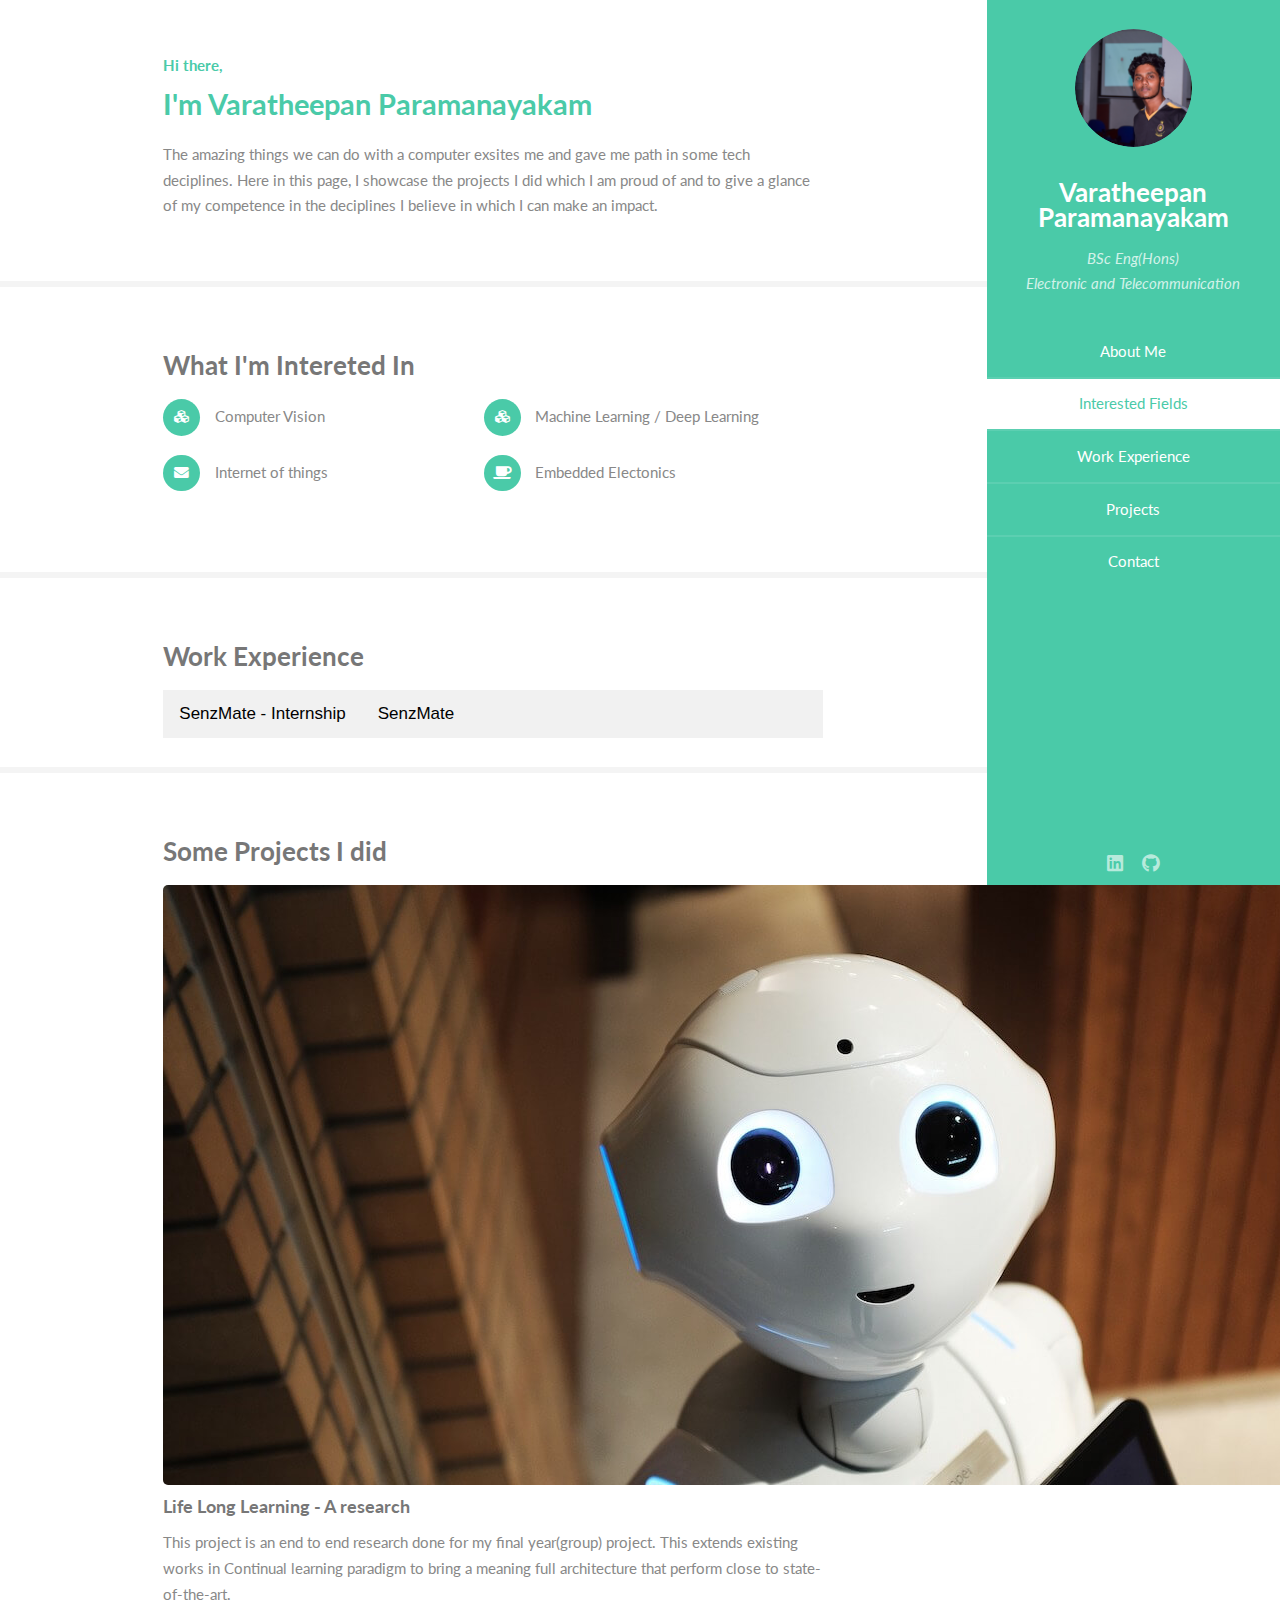
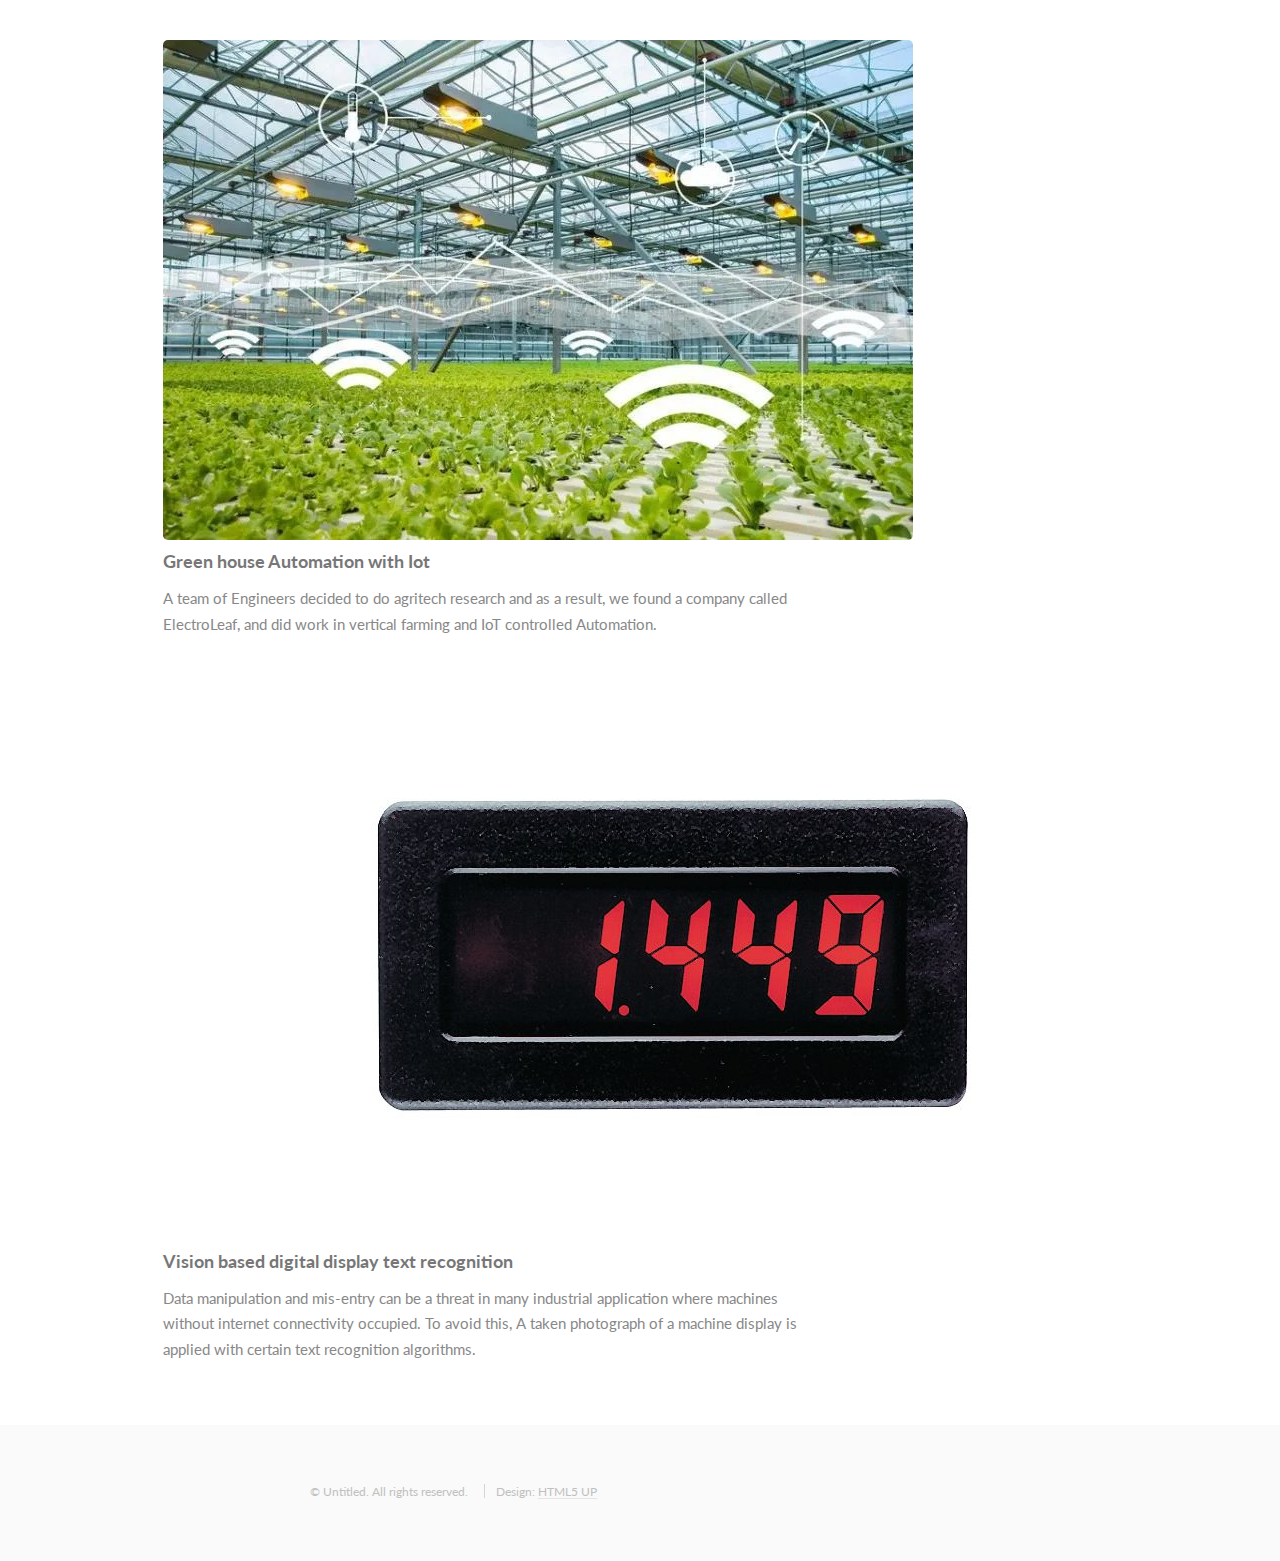
==== commit 55978977: "Project section comment" ====
--- a/index.html
+++ b/index.html
@@ -136,9 +136,9 @@
 			<section id="four">
 				<div class="container">
 					<h3>Some Projects I did</h3>
-					<p>Integer eu ante ornare amet commetus vestibulum blandit integer in curae ac faucibus integer non.
+					<!-- <p>Integer eu ante ornare amet commetus vestibulum blandit integer in curae ac faucibus integer non.
 						Adipiscing cubilia elementum integer. Integer eu ante ornare amet commetus.</p>
-					<div class="features">
+					<div class="features"> -->
 						<article>
 							<a href="FYP.html" class="image"><img src="images/robot.jpg" alt="" /></a>
 							<div class="inner">
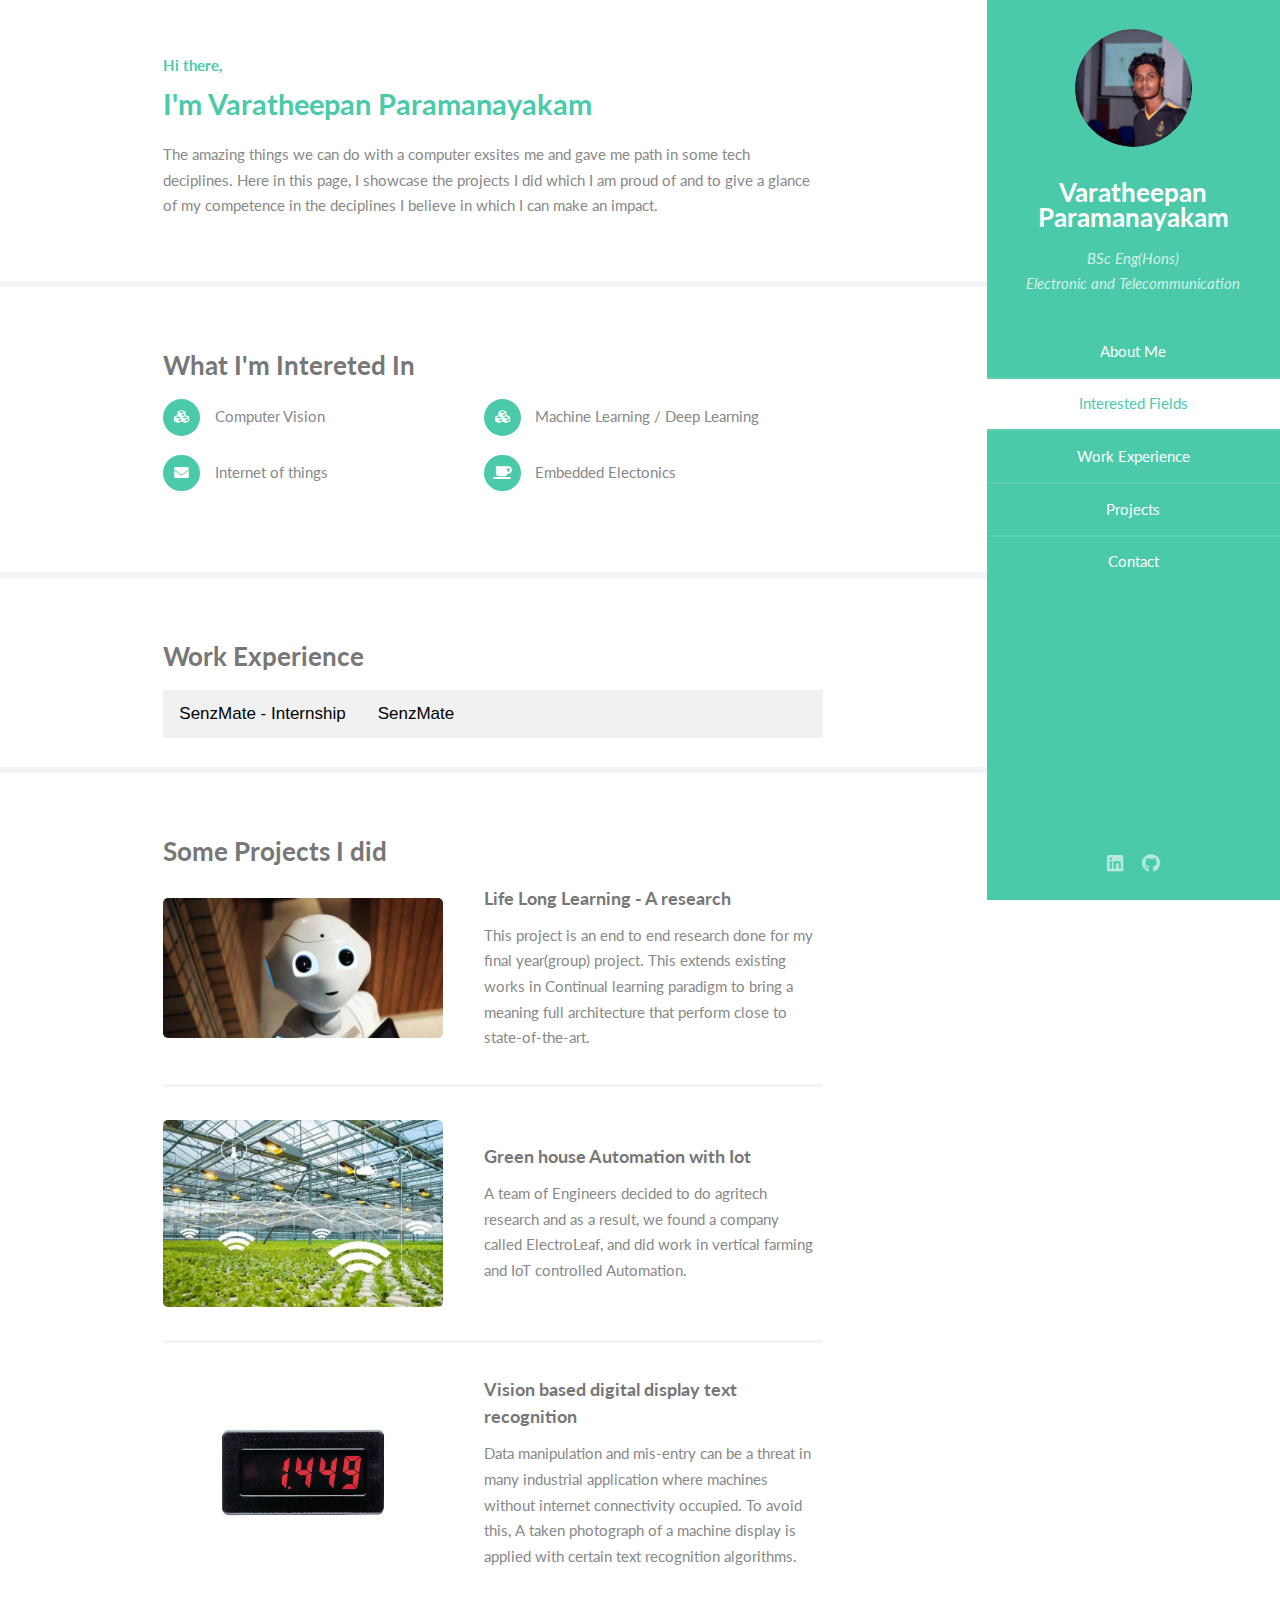
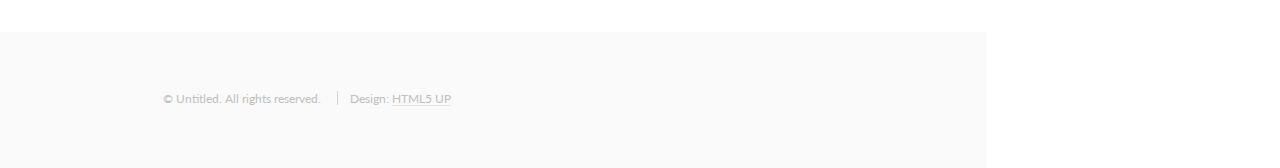
==== commit 352aee48: "commenting mistake" ====
--- a/index.html
+++ b/index.html
@@ -137,8 +137,8 @@
 				<div class="container">
 					<h3>Some Projects I did</h3>
 					<!-- <p>Integer eu ante ornare amet commetus vestibulum blandit integer in curae ac faucibus integer non.
-						Adipiscing cubilia elementum integer. Integer eu ante ornare amet commetus.</p>
-					<div class="features"> -->
+						Adipiscing cubilia elementum integer. Integer eu ante ornare amet commetus.</p> -->
+					<div class="features">
 						<article>
 							<a href="FYP.html" class="image"><img src="images/robot.jpg" alt="" /></a>
 							<div class="inner">
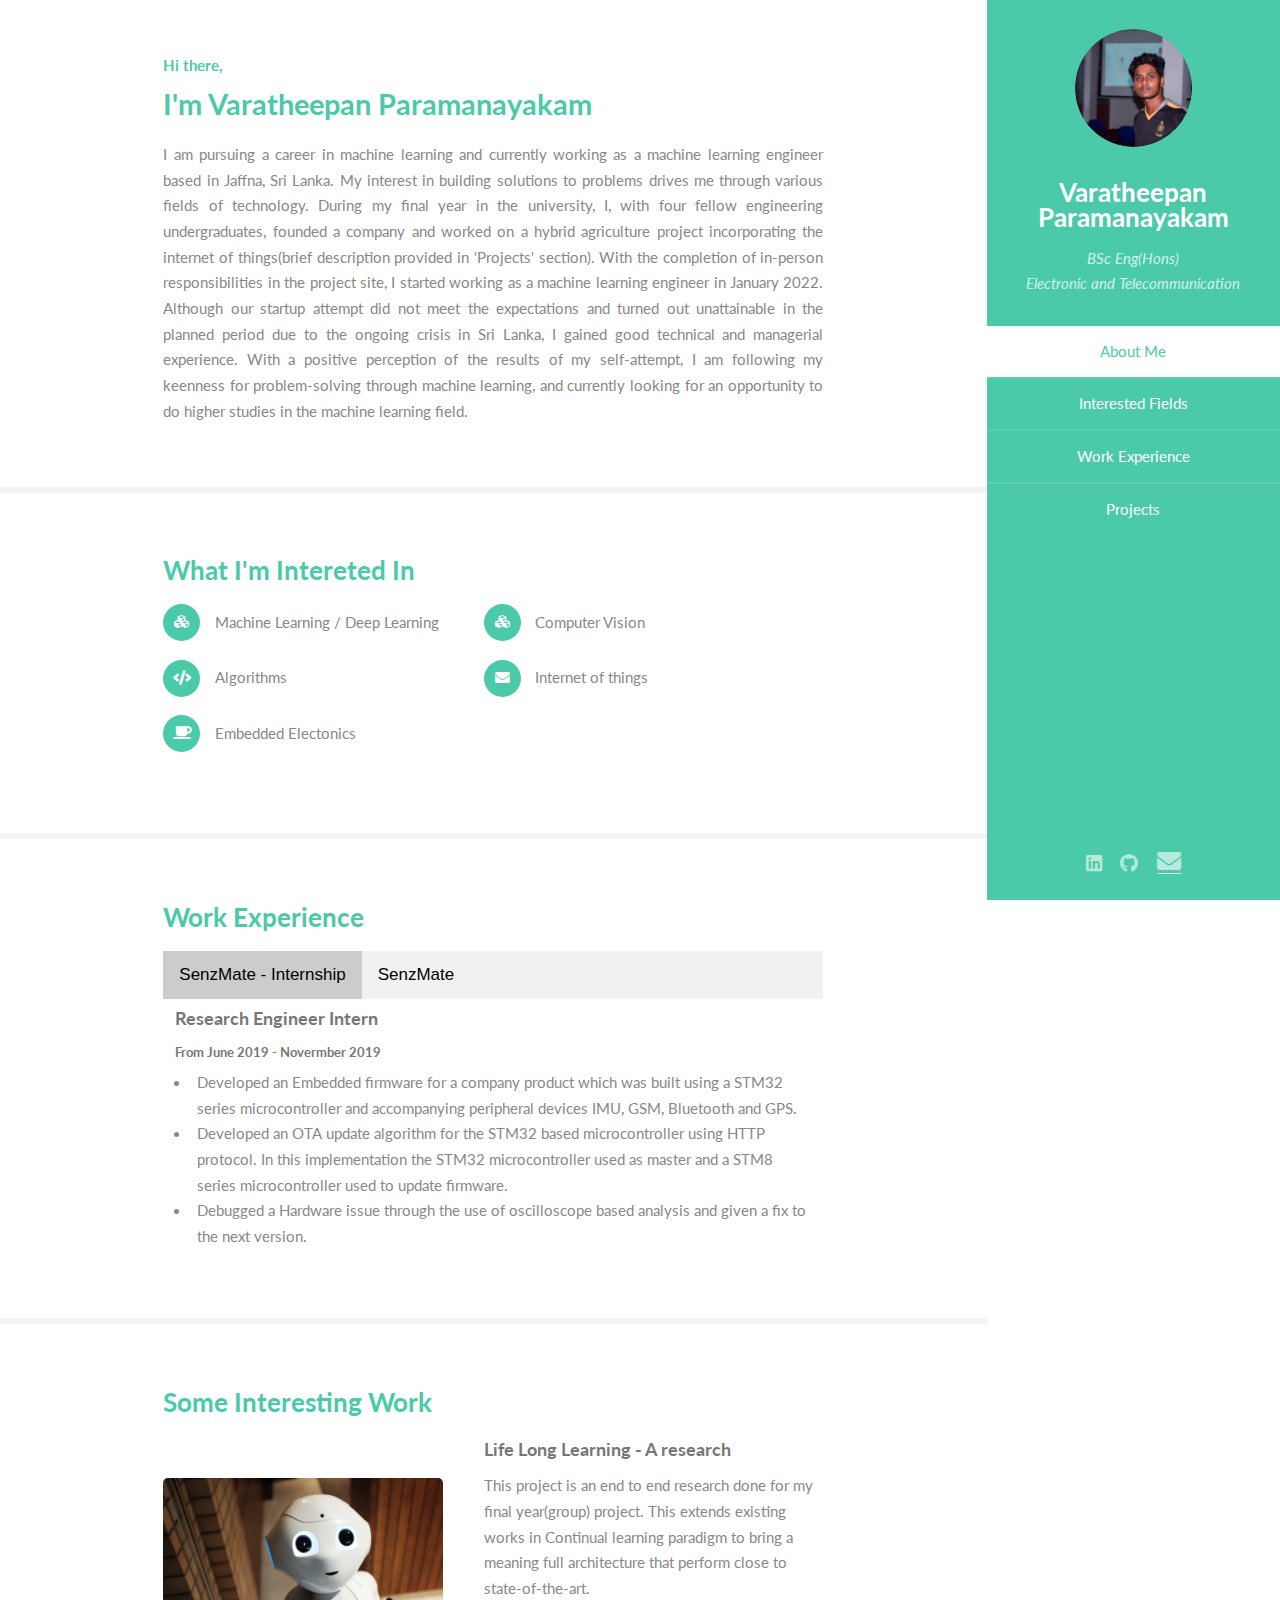
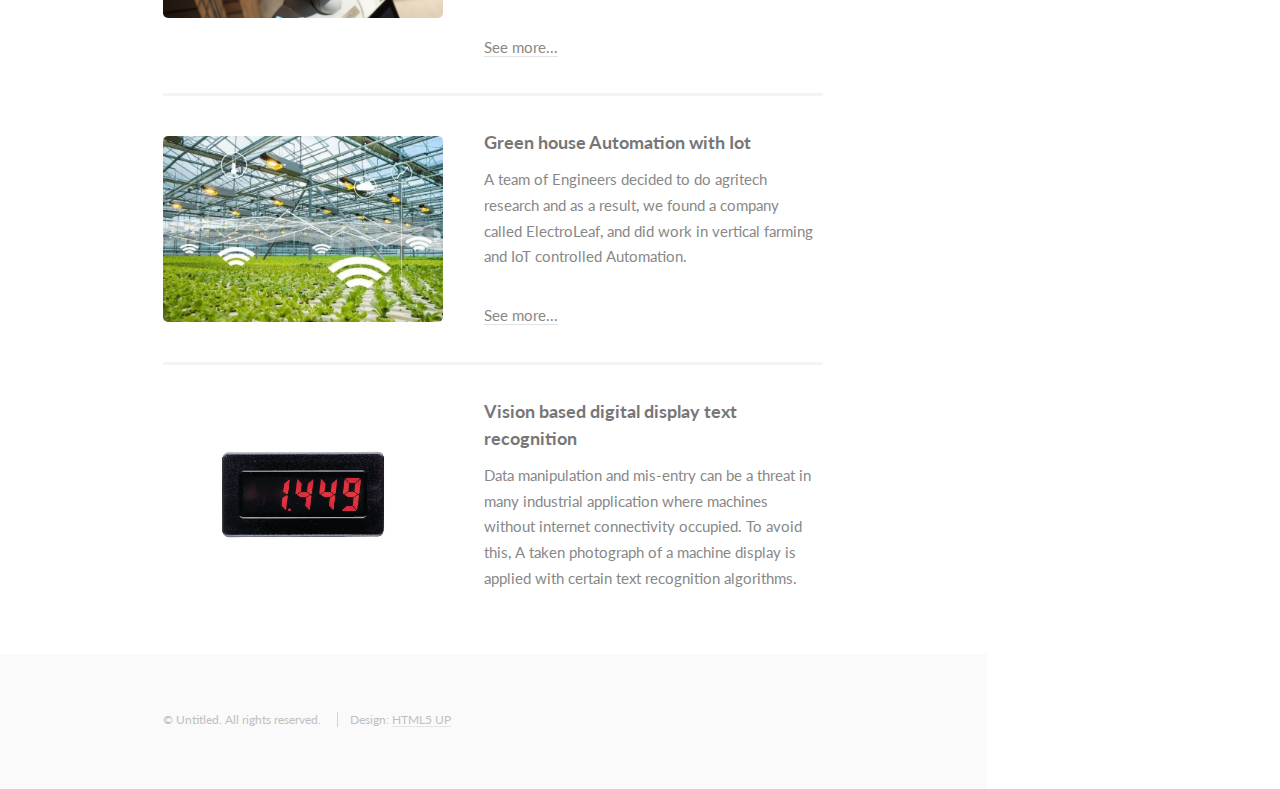
==== commit 75dae749: "content and look improvements" ====
--- a/index.html
+++ b/index.html
@@ -29,7 +29,7 @@
 				<li><a href="#two">Interested Fields</a></li>
 				<li><a href="#three">Work Experience</a></li>
 				<li><a href="#four">Projects</a></li>
-				<li><a href="#five">Contact</a></li>
+				<!-- <li><a href="#five">Contact</a></li> -->
 			</ul>
 		</nav>
 		<footer>
@@ -38,6 +38,8 @@
 						class="icon brands fa-linkedin"><span class="label">Linkedin</span></a></li>
 				<li><a href="https://github.com/Varatheepan" class="icon brands fa-github"><span
 							class="label">GitHub</span></a></li>
+				<li><a href="mailto:varatheepanp@gmail.com" class="fa fa-envelope" style="font-size:24px"><span
+							class="label"></span></a></li>
 			</ul>
 		</footer>
 	</section>
@@ -61,24 +63,38 @@
 						<!-- <p>Here I present to you myself<br />
 										Who am I, my portfolio and my carrer aspirations.</p> -->
 					</header>
-					<p>The amazing things we can
+					<!-- <p>The amazing things we can
 						do with a computer exsites me and gave me path in some tech deciplines. Here in this page, I
 						showcase the projects I did which I am proud of and to give a glance of my competence in the
-						deciplines I believe in which I can make an impact.</p>
+						deciplines I believe in which I can make an impact.</p> -->
+					<p align="justify">
+						I am pursuing a career in machine learning and currently working as a machine learning engineer
+						based in Jaffna, Sri Lanka. My interest in building solutions to problems drives me through
+						various fields of technology. During my final year in the university, I, with four fellow
+						engineering undergraduates, founded a company and worked on a hybrid agriculture project
+						incorporating the internet of things(brief description provided in 'Projects' section). With the
+						completion of in-person responsibilities in the project site, I started working as a machine
+						learning engineer in January 2022. Although our startup attempt did not meet the expectations
+						and turned out unattainable in the planned period due to the ongoing crisis in Sri Lanka, I
+						gained good technical and managerial experience. With a positive perception of the results of my
+						self-attempt, I am following my keenness for problem-solving through machine learning, and
+						currently looking for an opportunity to do higher studies in the machine learning field.
+					</p>
 				</div>
 			</section>
 
 			<!-- Two -->
 			<section id="two">
 				<div class="container">
-					<h3>What I'm Intereted In</h3>
+					<h3 style="color:#4acaa8;">What I'm Intereted In</h3>
 					<!-- <p>I am passionate in several fields </p>.</p> -->
 					<ul class="feature-icons">
+						<li class="icon solid fa-cubes">Machine Learning / Deep Learning</li>
 						<li class="icon solid fa-cubes">Computer Vision</li>
-						<li class="icon solid fa-cubes">Machine Learning / Deep Learning</li>
+						<li class="icon solid fa-code">Algorithms</li>
 						<li class="icon solid fa-envelope">Internet of things</li>
 						<li class="icon solid fa-coffee">Embedded Electonics</li>
-						<!-- <li class="icon solid fa-code">Algorithm Development</li> -->
+
 						<!-- <li class="icon solid fa-users">Shadow clone technique</li> -->
 					</ul>
 				</div>
@@ -87,20 +103,34 @@
 			<!-- Three -->
 			<section id="three">
 				<div class="container">
-					<h3>Work Experience</h3>
+					<h3 style="color:#4acaa8;">Work Experience</h3>
 					<link rel="stylesheet" href="assets/css/tabs.css" />
 					<div class="tab">
-						<button class="tablinks" onclick="openCity(event, 'Intern')">SenzMate - Internship</button>
+						<button id="intern_button" class="tablinks" onclick="openCity(event, 'Intern')">SenzMate -
+							Internship</button>
+						<script>
+							document.addEventListener("DOMContentLoaded", function (event) {
+								document.getElementById("intern_button").click();
+							});
+						</script>
 						<button class="tablinks" onclick="openCity(event, 'MLEngineer')">SenzMate</button>
 					</div>
 					<div id="Intern" class="tabcontent">
 						<h4>Research Engineer Intern</h4>
 						<h5>From June 2019 - Novermber 2019</h5>
 						<ul>
-							<li>Stm32 based mmbedded firmware development for a company product.</li>
+							<!-- <li>Stm32 based mmbedded firmware development for a company product.</li>
 							<li>Developed an OTA update algorithm using HTTP protocol for a STM32 microcontroller
 								without builin OTP support. </li>
-							<li>Harware problem debugging for an existing product.</li>
+							<li>Harware problem debugging for an existing product.</li> -->
+							<li>Developed an Embedded firmware for a company product which was built using a STM32
+								series microcontroller and accompanying peripheral devices IMU, GSM, Bluetooth and GPS.
+							</li>
+							<li>Developed an OTA update algorithm for the STM32 based microcontroller using HTTP
+								protocol. In this implementation the STM32 microcontroller used as master and a STM8
+								series microcontroller used to update firmware.</li>
+							<li>Debugged a Hardware issue through the use of oscilloscope based analysis and given a fix
+								to the next version.</li>
 						</ul>
 					</div>
 
@@ -110,17 +140,35 @@
 						<ul>
 							<li>Digital Display OCR</li>
 							<ul>
-								<li>Reading values in induatrail machinery displays</li>
+								<!-- <li>Reading values in industrail machinery displays</li>
 								<li>Worked with Yolo and PaddleOCR - custom training</li>
-								<li>Running as a flask based API</li>
+								<li>Running as a flask based API</li> -->
+								<li>Working on an OCR based display value reading project(DDOCR) with the responsibility
+									as a Product owner.</li>
+								<li>Designed the machine learning model pipeline of DDOCR with the inclusion of Paddle
+									based models and YOLO-V4.</li>
+								<li>Implemented a restful api for the DDOCR application with the use of onnx models,
+									flask, gunicorn and nginx.</li>
 							</ul>
 							<li>Licence plate based billing in gas stations</li>
 							<ul>
-								<li>Works in improving the existing product</li>
+								<!-- <li>Works in improving the existing product</li>
 								<li>Worked in OpenCV based computer vison applications and pytorch based fewshot learning approch</li>
-								<li>Experience in Docker based implementation and Python(OOP, Multithreading)</li>
+								<li>Experience in Docker based implementation and Python(OOP, Multithreading)</li> -->
+
+								<li>Working on computer vision based real-time license plate recognition(LPR) applied in
+									automated gas station billing.</li>
+								<li>Fixed multiple algorithmic and coding bugs from existing work. Bug fixing is one of
+									the major responsibility.</li>
+								<li>Improved performance by multi-threading, increased the processable regions of camera
+									(from two to multiple) by organizing the code base as object oriented and worked
+									with functional update for LPR in moving vehicle scenarios.</li>
+								<li>Added a few-shot learning based classification model for a license plate
+									classification task.</li>
+								<li>Managing the update packaging and functional verification of LPR with the
+									collaboration of client developer team.</li>
 							</ul>
-							
+
 						</ul>
 					</div>
 
@@ -135,7 +183,7 @@
 			<!-- Four -->
 			<section id="four">
 				<div class="container">
-					<h3>Some Projects I did</h3>
+					<h3 style="color:#4acaa8;">Some Interesting Work</h3>
 					<!-- <p>Integer eu ante ornare amet commetus vestibulum blandit integer in curae ac faucibus integer non.
 						Adipiscing cubilia elementum integer. Integer eu ante ornare amet commetus.</p> -->
 					<div class="features">
@@ -146,6 +194,7 @@
 								<p>This project is an end to end research done for my final year(group) project. This
 									extends existing works in Continual learning paradigm to bring a meaning full
 									architecture that perform close to state-of-the-art.</p>
+								<a href="FYP.html">See more...</a>
 							</div>
 						</article>
 						<article>
@@ -155,10 +204,11 @@
 								<p>A team of Engineers decided to do agritech research and as a result, we found a
 									company called ElectroLeaf, and did work in vertical farming and IoT controlled
 									Automation.</p>
+								<a href="ELF.html">See more...</a>
 							</div>
 						</article>
 						<article>
-							<a href="#" class="image"><img src="images/display1.jpg" alt="" /></a>
+							<a class="image"><img src="images/display1.jpg" alt="" /></a>
 							<div class="inner">
 								<h4>Vision based digital display text recognition</h4>
 								<p>Data manipulation and mis-entry can be a threat in many industrial
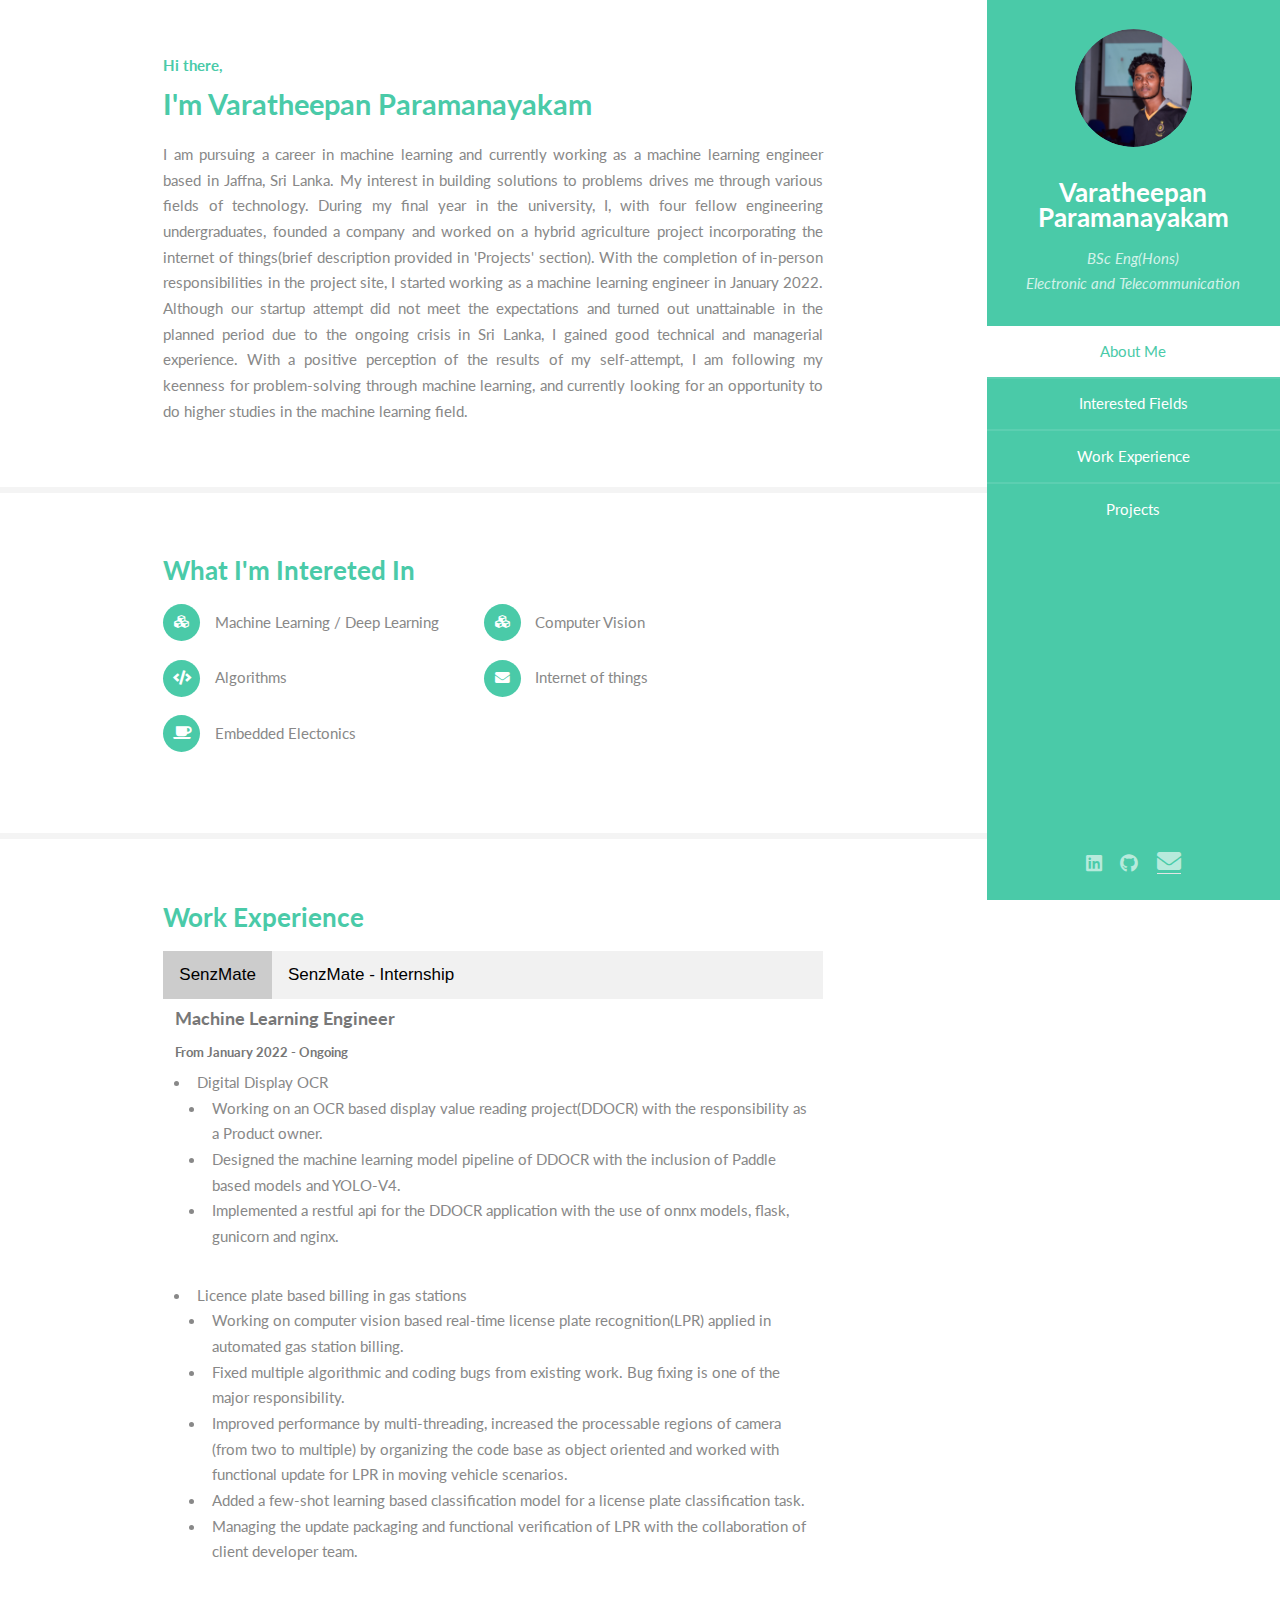
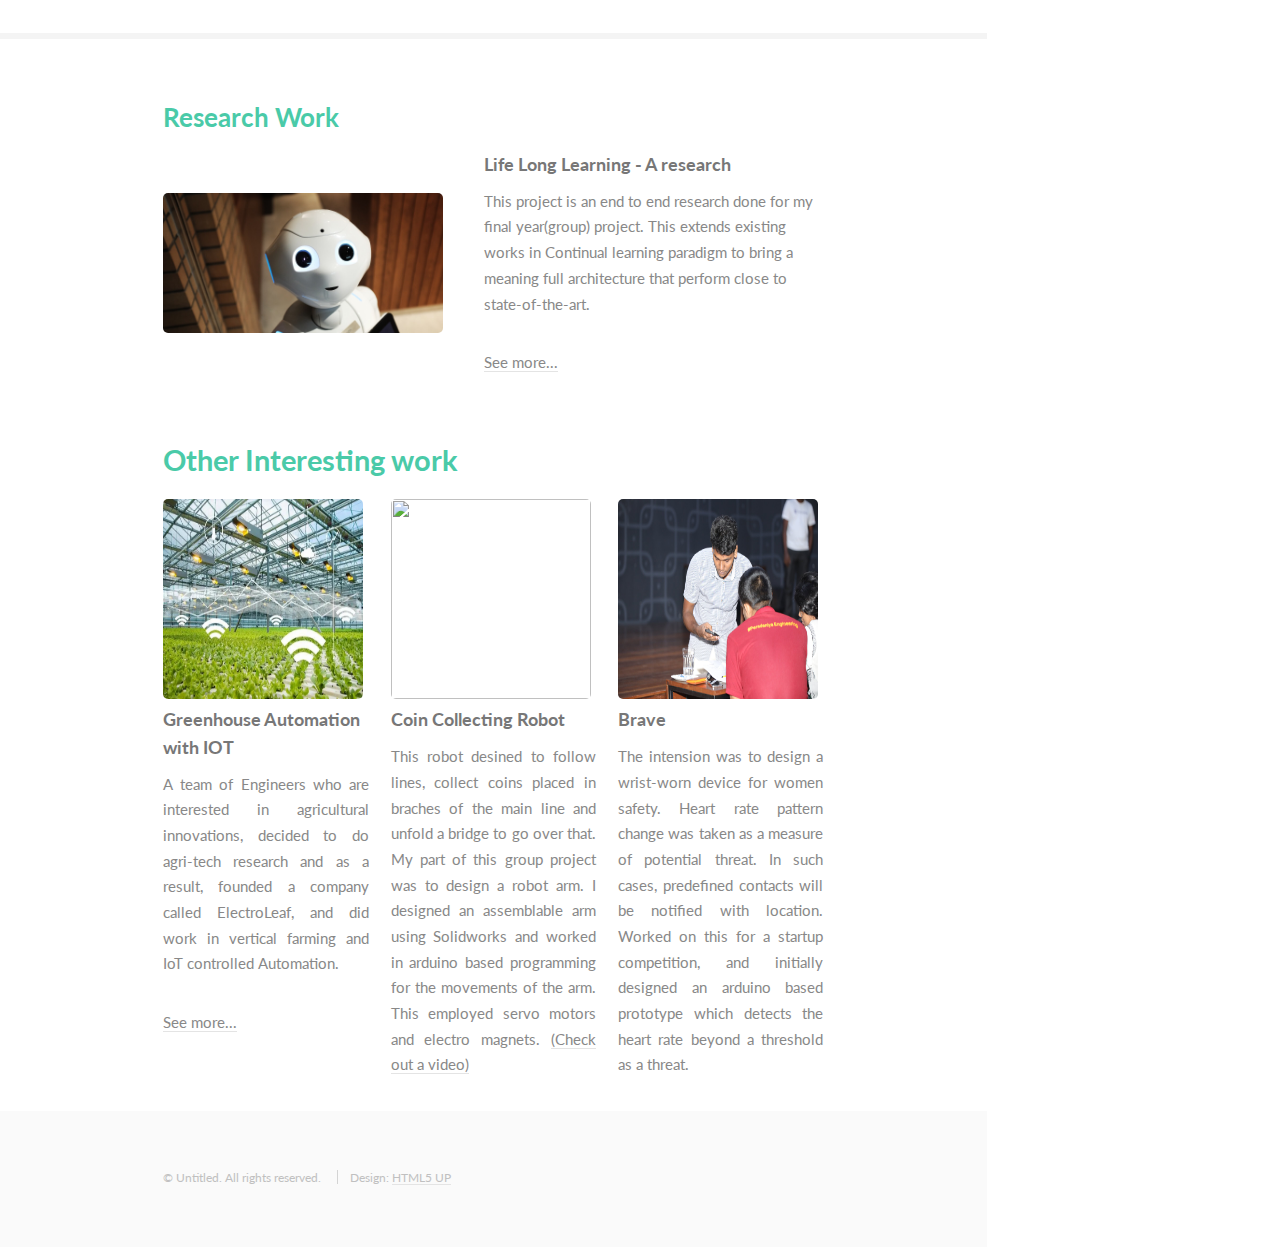
==== commit e9eafc3a: "research and other projects" ====
--- a/index.html
+++ b/index.html
@@ -106,14 +106,22 @@
 					<h3 style="color:#4acaa8;">Work Experience</h3>
 					<link rel="stylesheet" href="assets/css/tabs.css" />
 					<div class="tab">
+						<button id="ML_eng_button" class="tablinks"
+							onclick="openCity(event, 'MLEngineer')">SenzMate</button>
+						<script>
+							document.addEventListener("DOMContentLoaded", function (event) {
+								document.getElementById("ML_eng_button").click();
+							});
+						</script>
+
 						<button id="intern_button" class="tablinks" onclick="openCity(event, 'Intern')">SenzMate -
 							Internship</button>
-						<script>
+						<!-- <script>
 							document.addEventListener("DOMContentLoaded", function (event) {
 								document.getElementById("intern_button").click();
 							});
-						</script>
-						<button class="tablinks" onclick="openCity(event, 'MLEngineer')">SenzMate</button>
+						</script> -->
+
 					</div>
 					<div id="Intern" class="tabcontent">
 						<h4>Research Engineer Intern</h4>
@@ -129,7 +137,7 @@
 							<li>Developed an OTA update algorithm for the STM32 based microcontroller using HTTP
 								protocol. In this implementation the STM32 microcontroller used as master and a STM8
 								series microcontroller used to update firmware.</li>
-							<li>Debugged a Hardware issue through the use of oscilloscope based analysis and given a fix
+							<li>Debugged a Hardware issue through the use of oscilloscope based analysis and gave a fix
 								to the next version.</li>
 						</ul>
 					</div>
@@ -182,8 +190,9 @@
 
 			<!-- Four -->
 			<section id="four">
+
 				<div class="container">
-					<h3 style="color:#4acaa8;">Some Interesting Work</h3>
+					<h3 style="color:#4acaa8;">Research Work</h3>
 					<!-- <p>Integer eu ante ornare amet commetus vestibulum blandit integer in curae ac faucibus integer non.
 						Adipiscing cubilia elementum integer. Integer eu ante ornare amet commetus.</p> -->
 					<div class="features">
@@ -197,17 +206,17 @@
 								<a href="FYP.html">See more...</a>
 							</div>
 						</article>
-						<article>
+						<!-- <article>
 							<a href="ELF.html" class="image"><img src="images/GH.jpg" alt="" /></a>
 							<div class="inner">
 								<h4>Green house Automation with Iot</h4>
-								<p>A team of Engineers decided to do agritech research and as a result, we found a
+								<p>A team of Engineers decided to do agritech research and as a result, found a
 									company called ElectroLeaf, and did work in vertical farming and IoT controlled
 									Automation.</p>
 								<a href="ELF.html">See more...</a>
 							</div>
-						</article>
-						<article>
+						</article> -->
+						<!-- <article>
 							<a class="image"><img src="images/display1.jpg" alt="" /></a>
 							<div class="inner">
 								<h4>Vision based digital display text recognition</h4>
@@ -216,10 +225,102 @@
 									taken photograph of a machine display is applied with certain text recognition
 									algorithms.</p>
 							</div>
-						</article>
+						</article> -->
 					</div>
 				</div>
 			</section>
+
+			<!-- <section id ="features">	 -->
+			<!-- Other projects -->
+			<!-- <link rel="stylesheet" href="assets/css/other_project_list.css" /> -->
+
+			<div class="container">
+
+				<header>
+					<h2 style="color:#4acaa8;">Other Interesting work</h2>
+				</header>
+				<div class="row">
+					<!-- Electroleaf -->
+					<div class="col-4 col-6-medium col-12-small">
+
+						<section>
+							<a href='ELF.html'
+								class="image featured"><img src="images/GH.jpg" alt="" width="200" height="200" /></a>
+							<header>
+								<h4>Greenhouse Automation with IOT</h4>
+							</header>
+							<p align="justify">
+								A team of Engineers who are interested in agricultural innovations, decided to do agri-tech research and as a result, founded a company called ElectroLeaf, and did work in vertical farming and IoT controlled Automation.
+								<!-- <a href="ELF.html">See more...</a> -->
+							</p>
+							<a href="ELF.html">See more...</a>
+						</section>
+
+					</div>
+
+					<!-- Robotics -->
+					<div class="col-4 col-6-medium col-12-small">
+
+						<section>
+							<a class="image featured"><img src="images/coin_robot.jpg" alt="" width="200"
+									height="200" /></a>
+							<header>
+								<h4>Coin Collecting Robot</h4>
+							</header>
+							<p align="justify">
+								This robot desined to follow lines, collect coins placed in braches of the main line and
+								unfold a bridge to go over that. My part of this group project was to design a robot
+								arm. I designed an assemblable arm using Solidworks and worked in arduino based
+								programming for the movements of the arm. This employed servo motors and electro
+								magnets.
+								<a href='https://drive.google.com/file/d/19u4Fn1eBLle58P-r_KUBGtNvivPHXK5r/view?usp=share_link' target="_blank">(Check out a video)</a>
+							</p>
+						</section>
+
+					</div>
+
+					<!-- Brave -->
+					<div class="col-4 col-6-medium col-12-small">
+
+						<section>
+							<a class="image featured"><img src="images/ygcs8_2.jpg" alt="" width="200"
+									height="200" /></a>
+							<header>
+								<h4>Brave</h4>
+							</header>
+							<p align="justify">
+								The intension was to design a wrist-worn device for women safety. Heart rate pattern
+								change was taken as a measure of potential threat. In such cases, predefined contacts
+								will be notified with location. Worked on this for a startup competition, and initially
+								designed an arduino based prototype which detects the heart rate beyond a threshold as a
+								threat.
+							</p>
+						</section>
+
+					</div>
+					<!-- <div class="col-4 col-6-medium col-12-small">
+
+						<section>
+							<a class="image featured"><img src="images/avatar.jpg" alt="" width="200"
+									height="200" /></a>
+							<header>
+								<h3>What's this built with?</h3>
+							</header>
+							<p><strong>Responsive Tools</strong> is a simple set of tools for building responsive
+								sites and apps. All of my templates at <a href="http://html5up.net">HTML5 UP</a> are
+								built using these tools.</p>
+						</section>
+
+					</div> -->
+
+					<!-- <div class="col-12">
+						<ul class="actions">
+							<li><a href="#" class="button icon solid fa-file">Tell Me More</a></li>
+						</ul>
+					</div> -->
+				</div>
+			</div>
+			<!-- </section> -->
 
 			<!-- Five -->
 			<!-- <section id="five">
--- a/assets/css/other_project_list.css
+++ b/assets/css/other_project_list.css
@@ -0,0 +1,626 @@
+/* Features */
+
+	#features {
+		position: relative;
+		overflow: hidden;
+		background: #fff;
+		text-align: center;
+		padding: 6em 0;
+	}
+
+		#features p {
+			text-align: center;
+		}
+
+		#features ul.actions {
+			margin-top: 1.25em;
+		}
+
+/* Banner */
+
+	#banner {
+		position: relative;
+		overflow: hidden;
+		background: #fff;
+		color: #fff;
+		text-align: center;
+		border-top: solid 2px #e5e5e5;
+		border-bottom: solid 2px #e5e5e5;
+		box-shadow: inset 0px -8px 0px 0px #fff, inset 0px 8px 0px 0px #fff;
+		position: relative;
+		text-transform: uppercase;
+		background: url("../../images/banner.jpg");
+		background-size: cover;
+		padding: 10em 0;
+	}
+
+		#banner p {
+			font-weight: 400;
+			font-size: 2em;
+			line-height: 1.5em;
+			letter-spacing: 4px;
+			text-align: center;
+			margin: 0;
+		}
+
+		#banner strong {
+			color: inherit;
+		}
+
+		#banner > .container {
+			position: relative;
+		}
+
+			#banner > .container:before, #banner > .container:after {
+				content: '';
+				display: block;
+				position: absolute;
+				top: 50%;
+				width: 35px;
+				height: 141px;
+				margin-top: -70px;
+				background: url("images/bracket.svg");
+				opacity: 0.15;
+			}
+
+			#banner > .container:before {
+				left: 0;
+			}
+
+			#banner > .container:after {
+				-moz-transform: scaleX(-1);
+				-webkit-transform: scaleX(-1);
+				-ms-transform: scaleX(-1);
+				transform: scaleX(-1);
+				right: 0;
+			}
+
+/* Main */
+
+	#main {
+		position: relative;
+		overflow: hidden;
+		background: #fff;
+		padding: 6em 0;
+	}
+
+/* Content */
+
+	#content > section,
+	#content > article {
+		border-top: solid 2px #e5e5e5;
+		box-shadow: inset 0px 8px 0px 0px #fff, inset 0px 10px 0px 0px #e5e5e5;
+		margin: 5em 0 0 0;
+		padding: 5em 0 0 0;
+	}
+
+		#content > section:first-child,
+		#content > article:first-child {
+			border-top: 0;
+			box-shadow: none;
+			margin: 0;
+			padding: 0;
+		}
+
+/* Sidebar */
+
+	#sidebar > section,
+	#sidebar > article {
+		border-top: solid 2px #e5e5e5;
+		box-shadow: inset 0px 8px 0px 0px #fff, inset 0px 10px 0px 0px #e5e5e5;
+		margin: 5em 0 0 0;
+		padding: 5em 0 0 0;
+	}
+
+		#sidebar > section:first-child,
+		#sidebar > article:first-child {
+			border-top: 0;
+			box-shadow: none;
+			margin: 0;
+			padding: 0;
+		}
+
+/* Footer */
+
+	#footer {
+		position: relative;
+		overflow: hidden;
+		border-top: solid 2px #e5e5e5;
+		background: #f0f0f0;
+		padding: 6em 0 8em 0;
+	}
+
+		#footer form input[type="text"],
+		#footer form input[type="email"],
+		#footer form input[type="password"],
+		#footer form select,
+		#footer form textarea {
+			background: #f7f7f7;
+		}
+
+			#footer form input[type="text"]:focus,
+			#footer form input[type="email"]:focus,
+			#footer form input[type="password"]:focus,
+			#footer form select:focus,
+			#footer form textarea:focus {
+				background: #fff;
+			}
+
+		#footer h2 {
+			text-align: center;
+		}
+
+/* Copyright */
+
+	#copyright {
+		border-top: solid 2px #e5e5e5;
+		text-align: center;
+		margin-top: 6em;
+		padding-top: 4em;
+	}
+
+/* XLarge */
+
+	@media screen and (max-width: 1680px) {
+
+		/* Basic */
+
+			body, input, textarea, select {
+				font-size: 13pt;
+			}
+
+	}
+
+/* Large */
+
+	@media screen and (max-width: 1280px) {
+
+		/* Basic */
+
+			body, input, textarea, select {
+				font-size: 12pt;
+			}
+
+			h2 br, h3 br, h4 br, h5 br, h6 br {
+				display: none;
+			}
+
+		/* Image */
+
+			.image.left {
+				max-width: 50%;
+			}
+
+			.image.right {
+				max-width: 50%;
+			}
+
+		/* Header */
+
+			#header > .container {
+				padding: 12em 0 5em 0;
+			}
+
+			#header h1 {
+				font-size: 2.5em;
+			}
+
+		/* Nav */
+
+			#nav > ul > li {
+				padding-right: 1.25em;
+			}
+
+		/* Features */
+
+			#features {
+				padding: 4em 0;
+			}
+
+		/* Banner */
+
+			#banner {
+				padding: 8em 0;
+			}
+
+				#banner > .container {
+					padding: 0 4em;
+				}
+
+					#banner > .container br {
+						display: none;
+					}
+
+		/* Main */
+
+			#main {
+				padding: 4em 0;
+			}
+
+		/* Footer */
+
+			#footer {
+				padding: 4em 0;
+			}
+
+		/* Copyright */
+
+			#copyright {
+				margin-top: 2em;
+				padding-top: 2em;
+			}
+
+	}
+
+/* Medium */
+
+	#navPanel, #titleBar {
+		display: none;
+	}
+
+	@media screen and (max-width: 980px) {
+
+		/* Basic */
+
+			html, body {
+				overflow-x: hidden;
+			}
+
+		/* Header */
+
+			#header > .container {
+				padding: 10em 0 7em 0;
+			}
+
+		/* Nav */
+
+			#nav {
+				display: none;
+			}
+
+		/* Nav */
+
+			#page-wrapper {
+				-moz-backface-visibility: hidden;
+				-webkit-backface-visibility: hidden;
+				-ms-backface-visibility: hidden;
+				backface-visibility: hidden;
+				-moz-transition: -moz-transform 0.5s ease;
+				-webkit-transition: -webkit-transform 0.5s ease;
+				-ms-transition: -ms-transform 0.5s ease;
+				transition: transform 0.5s ease;
+				padding-bottom: 1px;
+			}
+
+			#titleBar {
+				-moz-backface-visibility: hidden;
+				-webkit-backface-visibility: hidden;
+				-ms-backface-visibility: hidden;
+				backface-visibility: hidden;
+				-moz-transition: -moz-transform 0.5s ease;
+				-webkit-transition: -webkit-transform 0.5s ease;
+				-ms-transition: -ms-transform 0.5s ease;
+				transition: transform 0.5s ease;
+				display: block;
+				height: 44px;
+				left: 0;
+				position: fixed;
+				top: 0;
+				width: 100%;
+				z-index: 10001;
+			}
+
+				#titleBar .toggle {
+					text-decoration: none;
+					position: absolute;
+					left: 0;
+					top: 0;
+					width: 80px;
+					height: 60px;
+					border: 0;
+				}
+
+					#titleBar .toggle:before {
+						-moz-osx-font-smoothing: grayscale;
+						-webkit-font-smoothing: antialiased;
+						display: inline-block;
+						font-style: normal;
+						font-variant: normal;
+						text-rendering: auto;
+						line-height: 1;
+						text-transform: none !important;
+						font-family: 'Font Awesome 5 Free';
+						font-weight: 900;
+					}
+
+					#titleBar .toggle:before {
+						display: inline-block;
+						text-decoration: none;
+						content: '\f0c9';
+						display: block;
+						width: 60px;
+						height: 40px;
+						background: rgba(232, 232, 232, 0.9);
+						border-radius: 4px;
+						position: absolute;
+						left: 5px;
+						top: 5px;
+						box-shadow: 0.125em 0.125em 0 0 rgba(0, 0, 0, 0.15);
+						text-align: center;
+						line-height: 40px;
+						font-size: 18px;
+						color: #aaa;
+					}
+
+					#titleBar .toggle:active:before {
+						opacity: 0.5;
+					}
+
+			#navPanel {
+				-moz-backface-visibility: hidden;
+				-webkit-backface-visibility: hidden;
+				-ms-backface-visibility: hidden;
+				backface-visibility: hidden;
+				-moz-transform: translateX(-275px);
+				-webkit-transform: translateX(-275px);
+				-ms-transform: translateX(-275px);
+				transform: translateX(-275px);
+				-moz-transition: -moz-transform 0.5s ease;
+				-webkit-transition: -webkit-transform 0.5s ease;
+				-ms-transition: -ms-transform 0.5s ease;
+				transition: transform 0.5s ease;
+				display: block;
+				height: 100%;
+				left: 0;
+				overflow-y: auto;
+				position: fixed;
+				top: 0;
+				width: 275px;
+				z-index: 10002;
+				background: #444;
+				border-right: solid 2px #3c3c3c;
+				font-weight: 400;
+				text-transform: uppercase;
+				color: #888;
+				letter-spacing: 2px;
+				font-size: 0.85em;
+			}
+
+				#navPanel .link {
+					display: block;
+					color: #ddd;
+					text-decoration: none;
+					height: 44px;
+					line-height: 44px;
+					border: 0;
+					border-top: solid 1px #3c3c3c;
+					padding: 0 1em 0 1em;
+				}
+
+					#navPanel .link:first-child {
+						border-top: 0;
+					}
+
+					#navPanel .link.depth-0 {
+						font-weight: 600;
+						color: #fff;
+					}
+
+				#navPanel .indent-1 {
+					display: inline-block;
+					width: 1em;
+				}
+
+				#navPanel .indent-2 {
+					display: inline-block;
+					width: 2em;
+				}
+
+				#navPanel .indent-3 {
+					display: inline-block;
+					width: 3em;
+				}
+
+				#navPanel .indent-4 {
+					display: inline-block;
+					width: 4em;
+				}
+
+				#navPanel .indent-5 {
+					display: inline-block;
+					width: 5em;
+				}
+
+				#navPanel .depth-0 {
+					color: #fff;
+				}
+
+			body.navPanel-visible #page-wrapper {
+				-moz-transform: translateX(275px);
+				-webkit-transform: translateX(275px);
+				-ms-transform: translateX(275px);
+				transform: translateX(275px);
+			}
+
+			body.navPanel-visible #titleBar {
+				-moz-transform: translateX(275px);
+				-webkit-transform: translateX(275px);
+				-ms-transform: translateX(275px);
+				transform: translateX(275px);
+			}
+
+			body.navPanel-visible #navPanel {
+				-moz-transform: translateX(0);
+				-webkit-transform: translateX(0);
+				-ms-transform: translateX(0);
+				transform: translateX(0);
+			}
+
+		/* Sidebar */
+
+			#sidebar {
+				padding-top: 6em;
+			}
+
+	}
+
+/* Small */
+
+	@media screen and (max-width: 736px) {
+
+		/* Basic */
+
+			body, input, textarea, select {
+				font-size: 11pt;
+			}
+
+			h2, h3, h4, h5, h6 {
+				font-size: 1.2em;
+				letter-spacing: 2px;
+				text-align: center;
+				margin: 0 0 1em 0;
+			}
+
+				h2 br, h3 br, h4 br, h5 br, h6 br {
+					display: none;
+				}
+
+		/* Image */
+
+			.image.featured {
+				margin: 0 0 1.5em 0;
+			}
+
+			.image.left {
+				max-width: 35%;
+			}
+
+			.image.right {
+				max-width: 35%;
+			}
+
+		/* Button */
+
+			input[type="button"],
+			input[type="submit"],
+			input[type="reset"],
+			button,
+			.button {
+				letter-spacing: 2px;
+				display: block;
+				padding: 1em 0 1em 0;
+				width: 100%;
+			}
+
+		/* Actions */
+
+			ul.actions li {
+				display: block;
+				margin: 1em 0 0 0;
+			}
+
+				ul.actions li:first-child {
+					margin-top: 0;
+				}
+
+		/* Box */
+
+			.box.excerpt header {
+				text-align: center;
+			}
+
+		/* Header */
+
+			#header > .container {
+				padding: 6em 0 4em 0;
+			}
+
+			#header h1 {
+				font-size: 2em;
+				letter-spacing: 8px;
+				line-height: 1.325em;
+			}
+
+			#header p {
+				margin: 1.25em 0 0 0;
+				letter-spacing: 2px;
+			}
+
+		/* Banner */
+
+			#banner {
+				padding: 5em 0;
+			}
+
+				#banner > .container {
+					padding: 0;
+				}
+
+					#banner > .container:before, #banner > .container:after {
+						display: none;
+					}
+
+				#banner p {
+					font-size: 1.25em;
+				}
+
+		/* Features */
+
+			#features {
+				padding: 2em 0;
+			}
+
+				#features ul.actions {
+					margin-top: 0;
+				}
+
+		/* Main */
+
+			#main {
+				padding: 2em 0;
+			}
+
+		/* Content */
+
+			#content > section,
+			#content > article {
+				margin: 3em 0 0 0;
+				padding: 3em 0 0 0;
+			}
+
+		/* Sidebar */
+
+			#sidebar {
+				padding-top: 3em;
+			}
+
+				#sidebar > section,
+				#sidebar > article {
+					margin: 3em 0 0 0;
+					padding: 3em 0 0 0;
+				}
+
+		/* Footer */
+
+			#footer {
+				padding: 2em 0;
+			}
+
+				#footer ul.icons {
+					margin-bottom: 0;
+				}
+
+		/* Copyright */
+
+			#copyright .links {
+				margin-bottom: 0;
+			}
+
+				#copyright .links li {
+					display: block;
+					padding-left: 0;
+					margin-left: 0;
+					border-left: 0;
+				}
+
+	}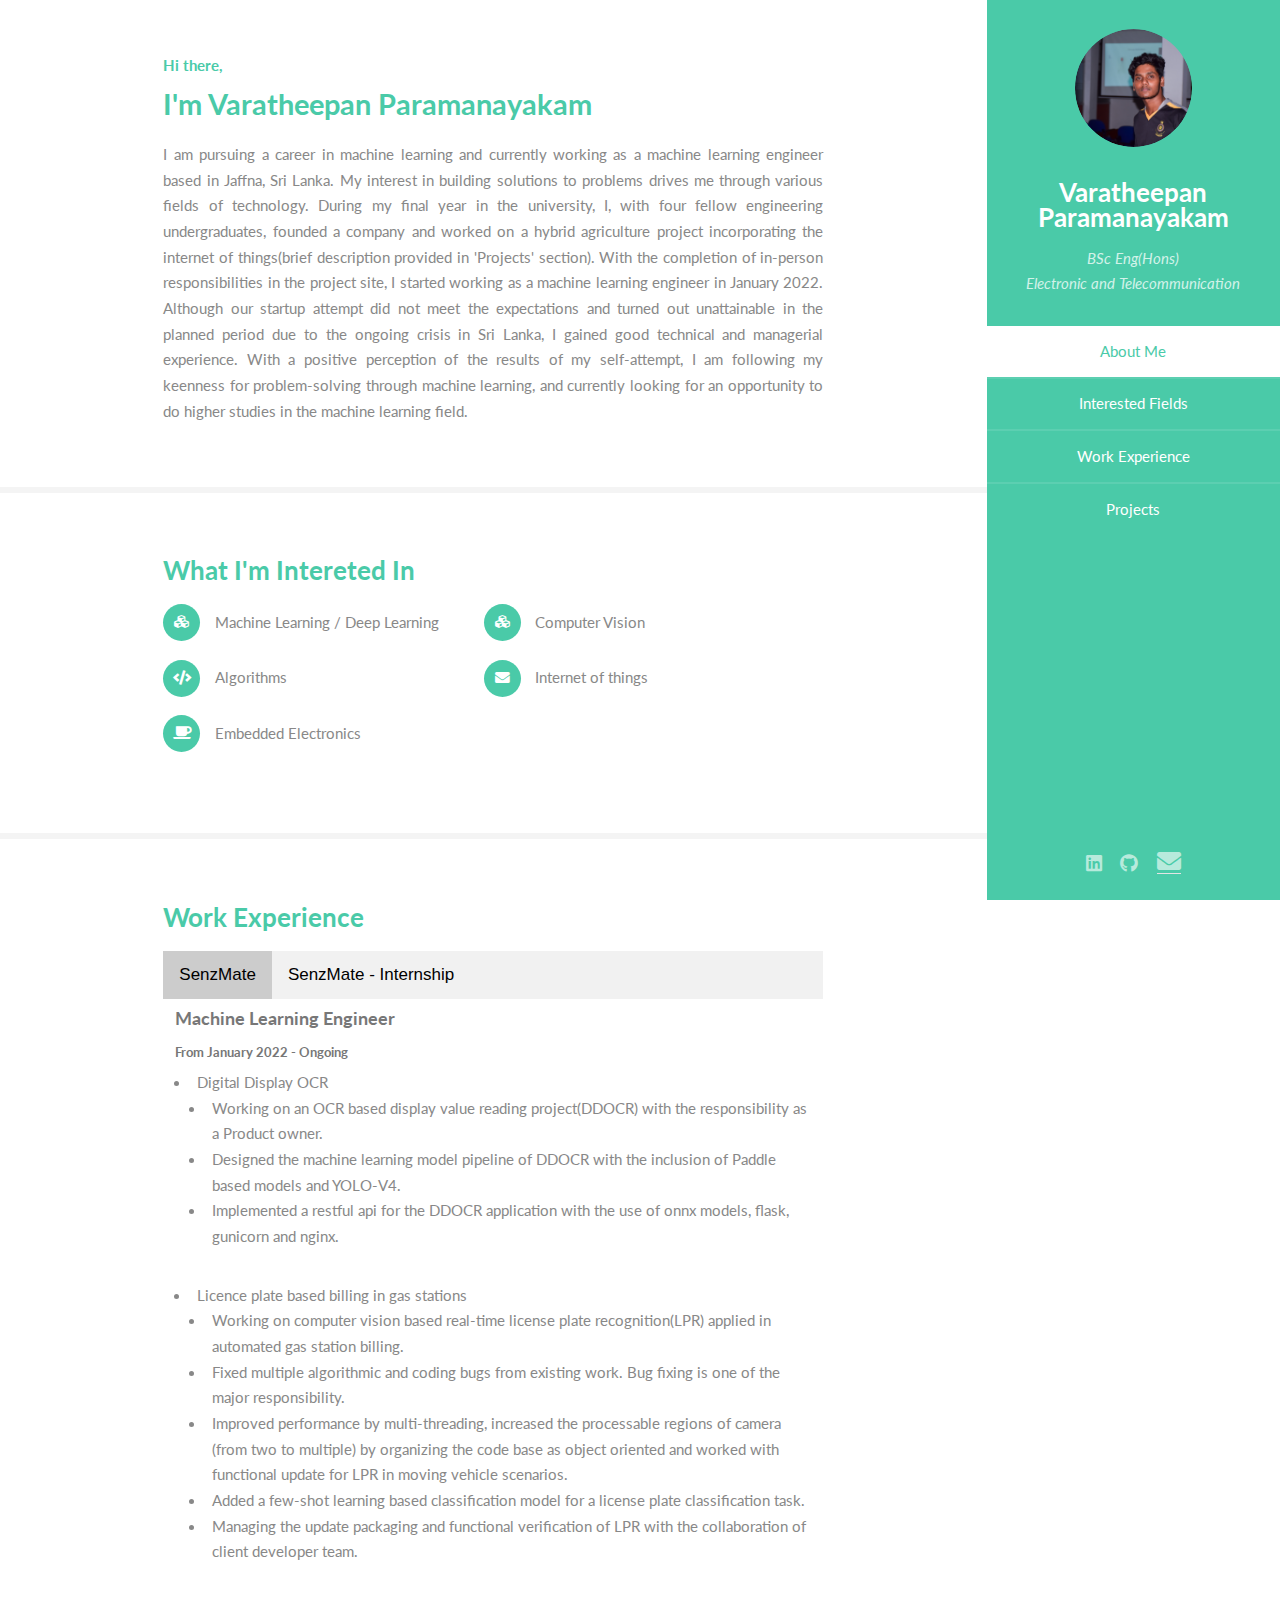
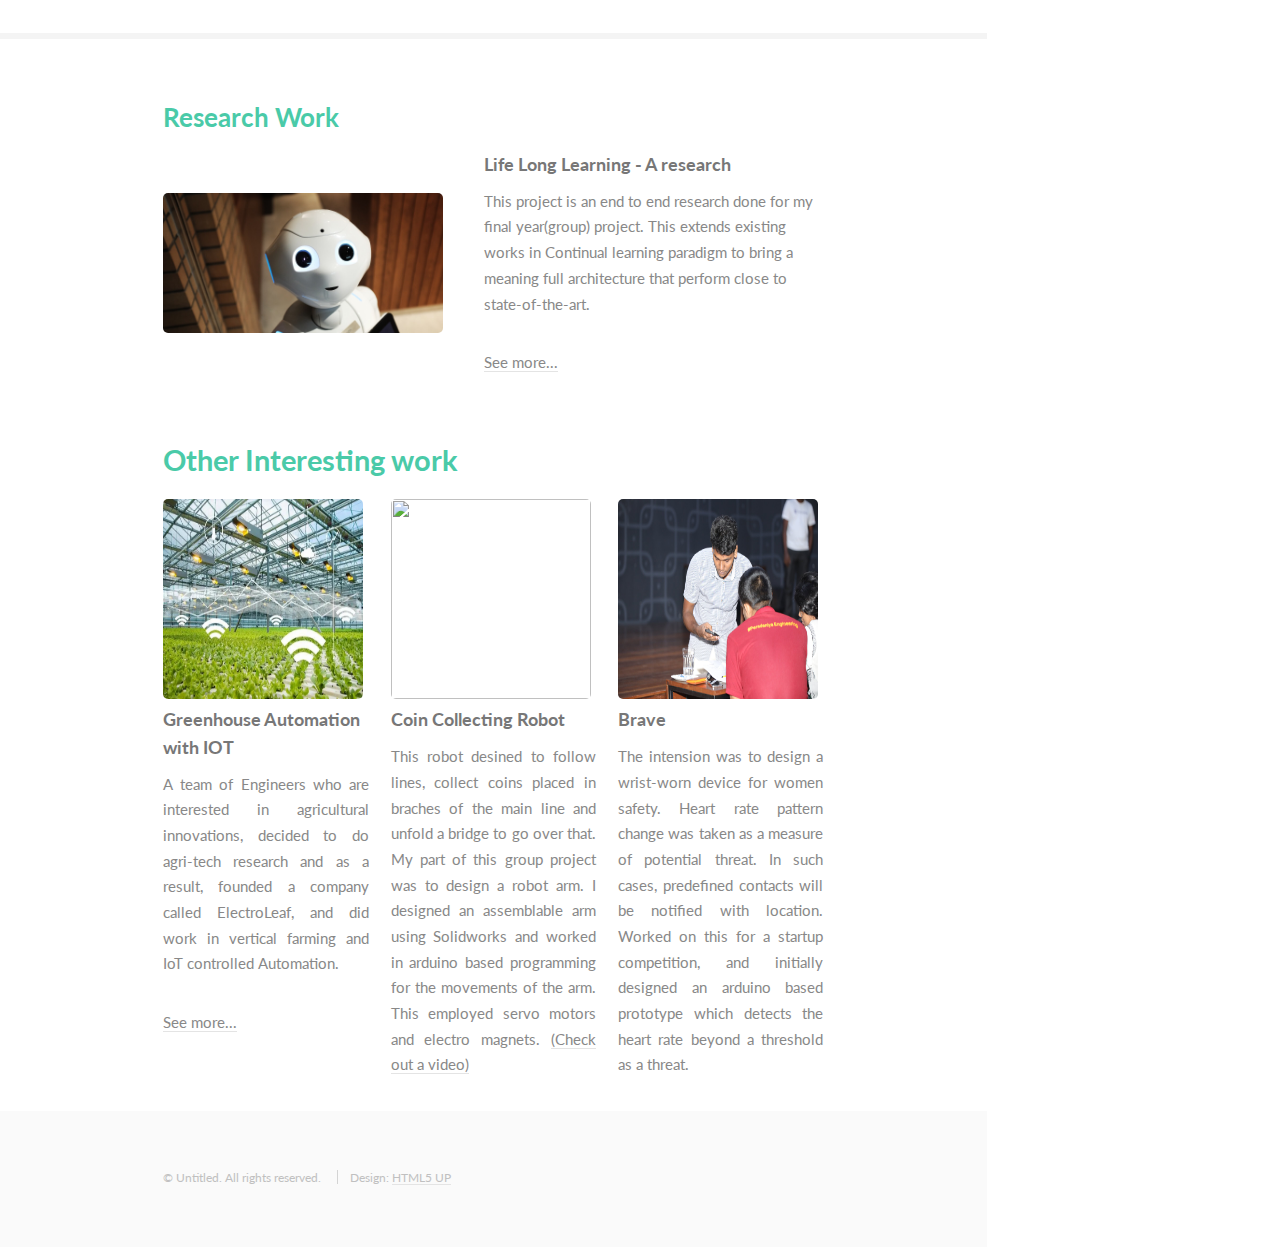
==== commit 67b998ed: "index.html update" ====
--- a/index.html
+++ b/index.html
@@ -93,7 +93,7 @@
 						<li class="icon solid fa-cubes">Computer Vision</li>
 						<li class="icon solid fa-code">Algorithms</li>
 						<li class="icon solid fa-envelope">Internet of things</li>
-						<li class="icon solid fa-coffee">Embedded Electonics</li>
+						<li class="icon solid fa-coffee">Embedded Electronics</li>
 
 						<!-- <li class="icon solid fa-users">Shadow clone technique</li> -->
 					</ul>
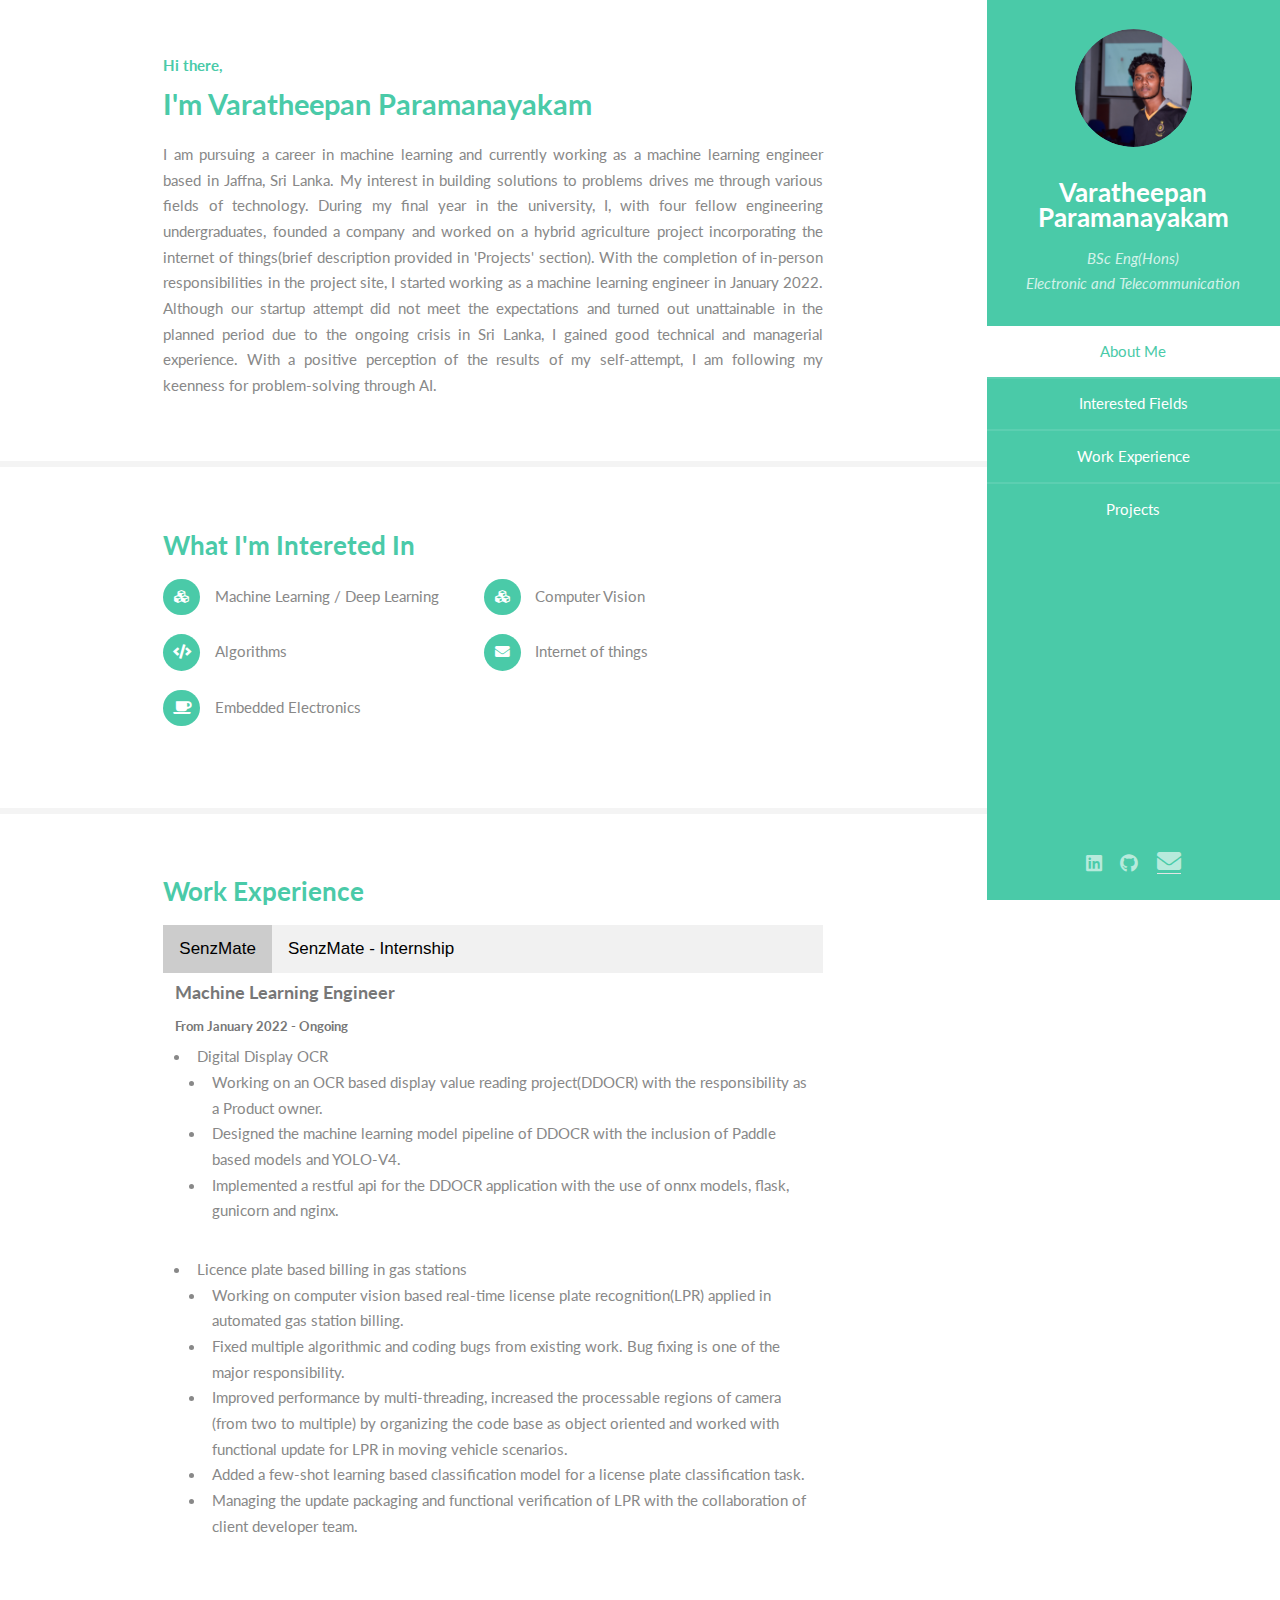
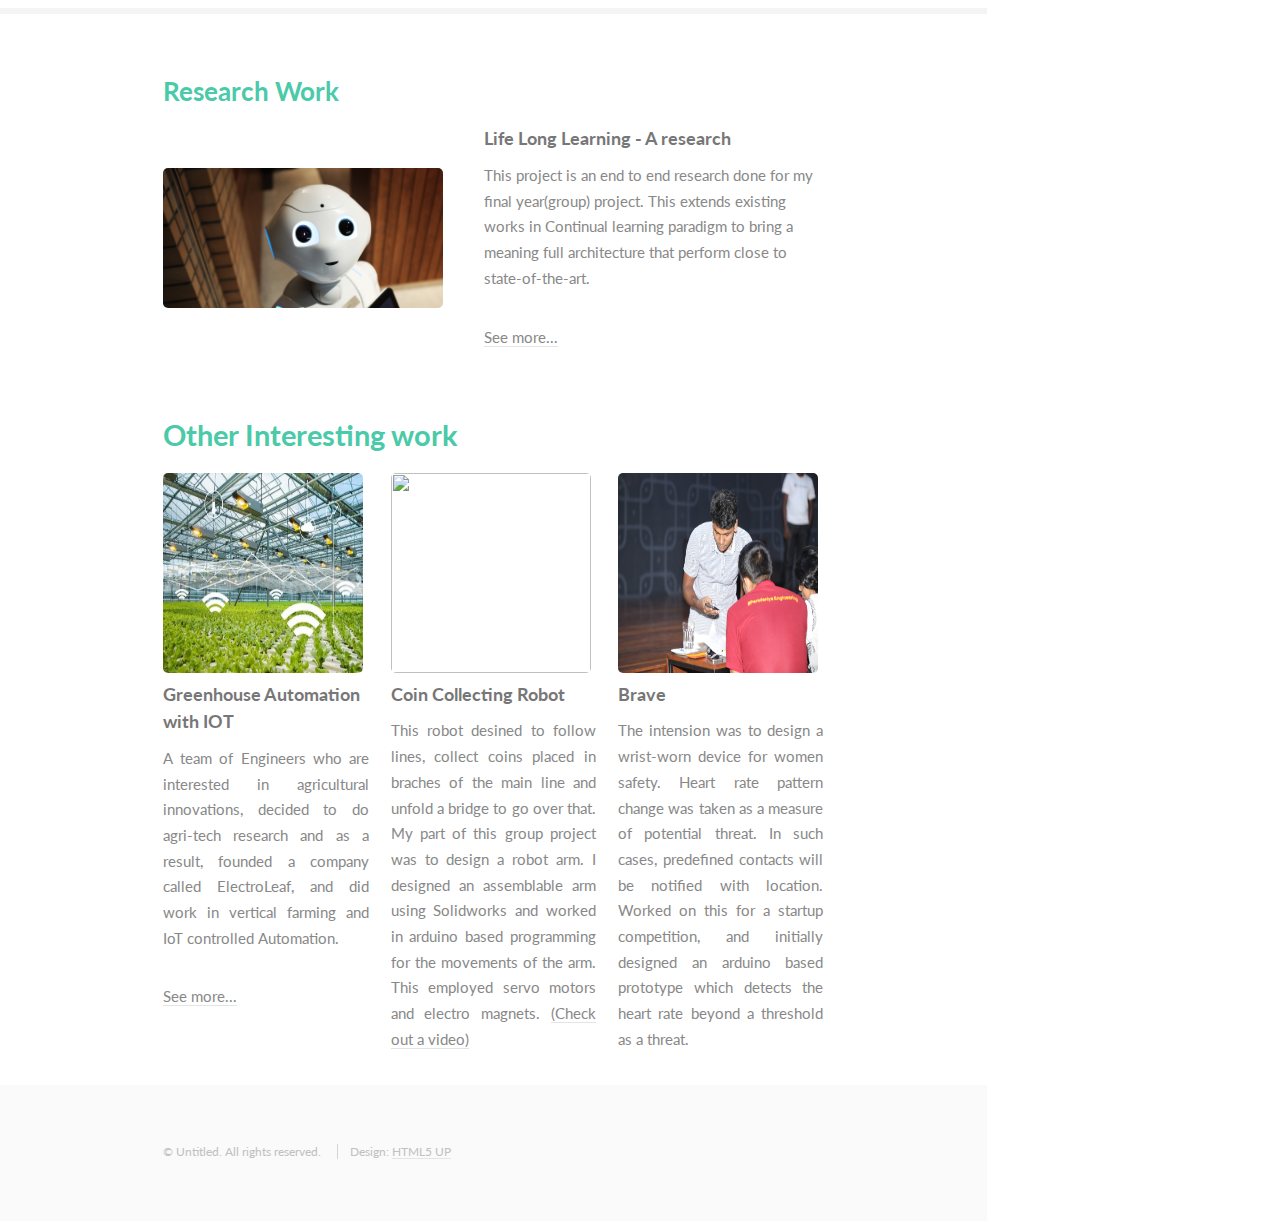
==== commit a1e4f5a9: "updated statement" ====
--- a/index.html
+++ b/index.html
@@ -77,8 +77,8 @@
 						learning engineer in January 2022. Although our startup attempt did not meet the expectations
 						and turned out unattainable in the planned period due to the ongoing crisis in Sri Lanka, I
 						gained good technical and managerial experience. With a positive perception of the results of my
-						self-attempt, I am following my keenness for problem-solving through machine learning, and
-						currently looking for an opportunity to do higher studies in the machine learning field.
+						self-attempt, I am following my keenness for problem-solving through AI.
+						<!-- , and currently looking for an opportunity to do higher studies in the machine learning field. -->
 					</p>
 				</div>
 			</section>
